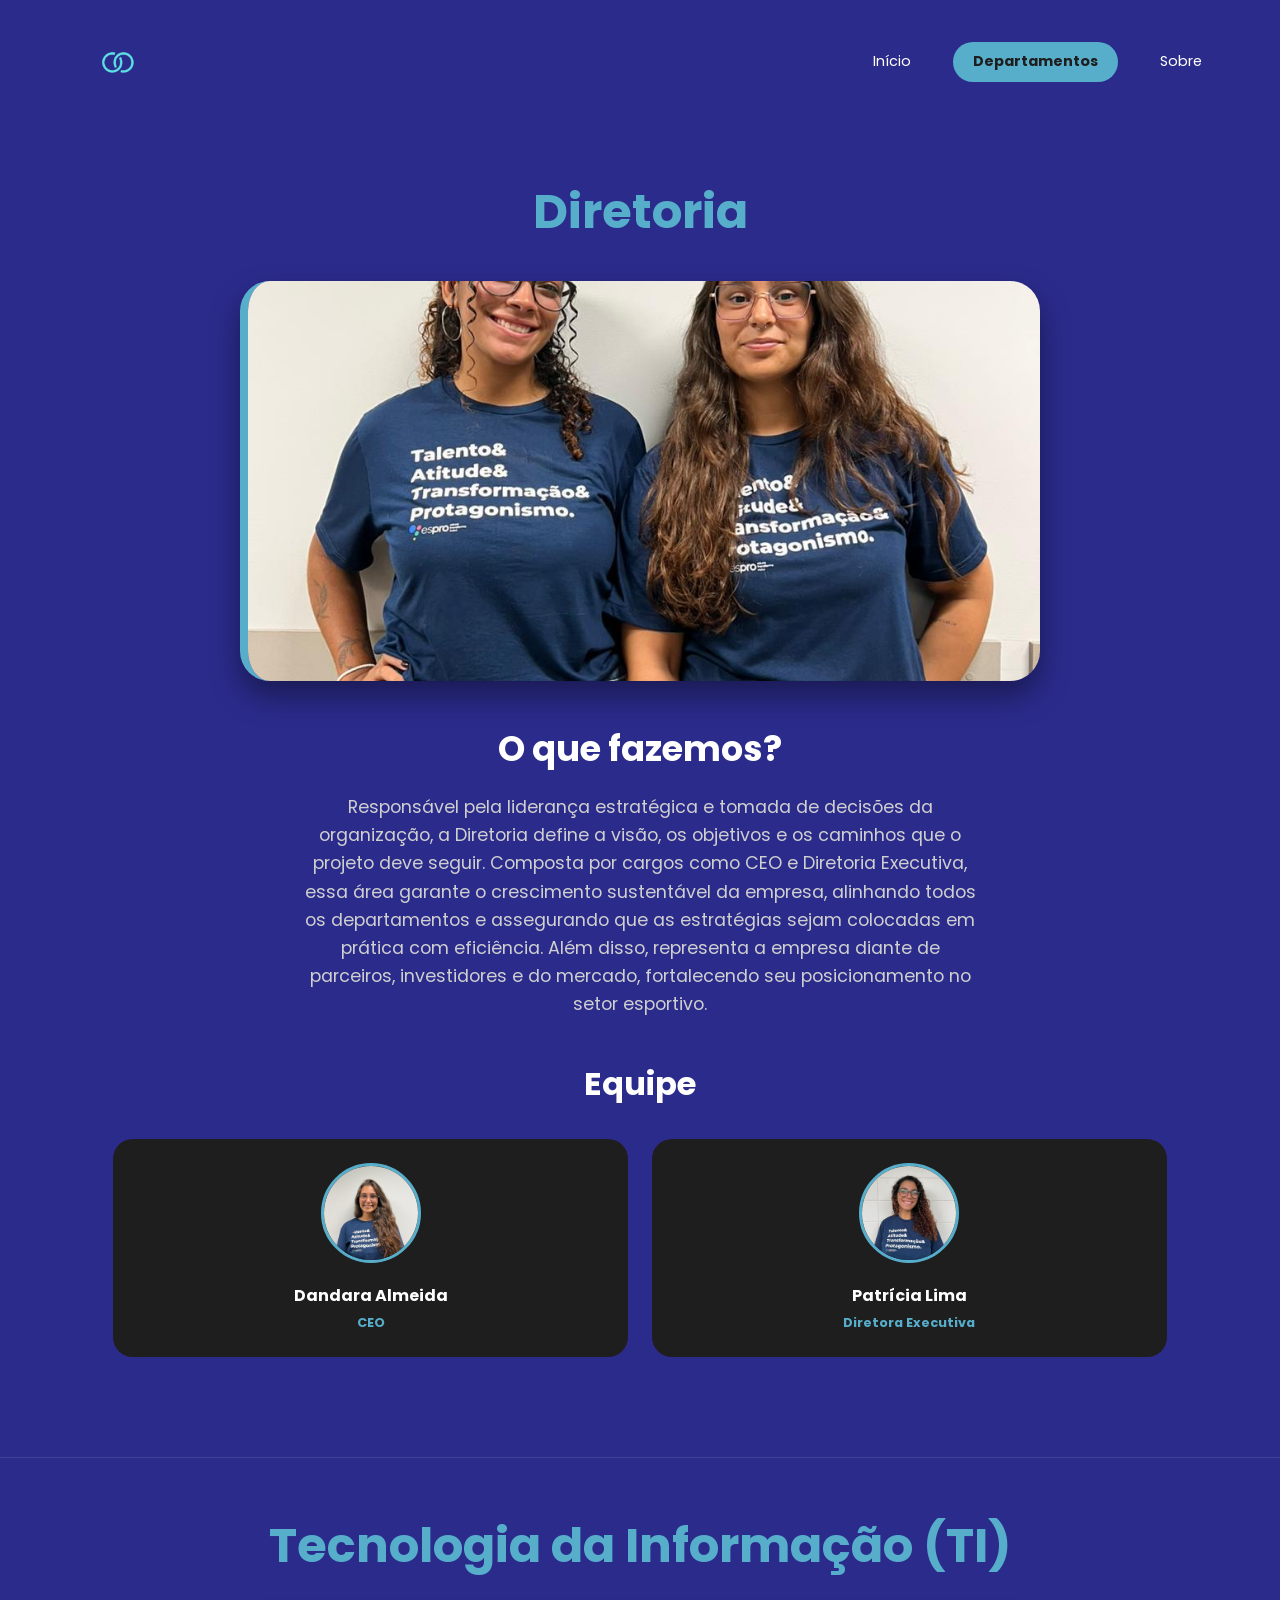
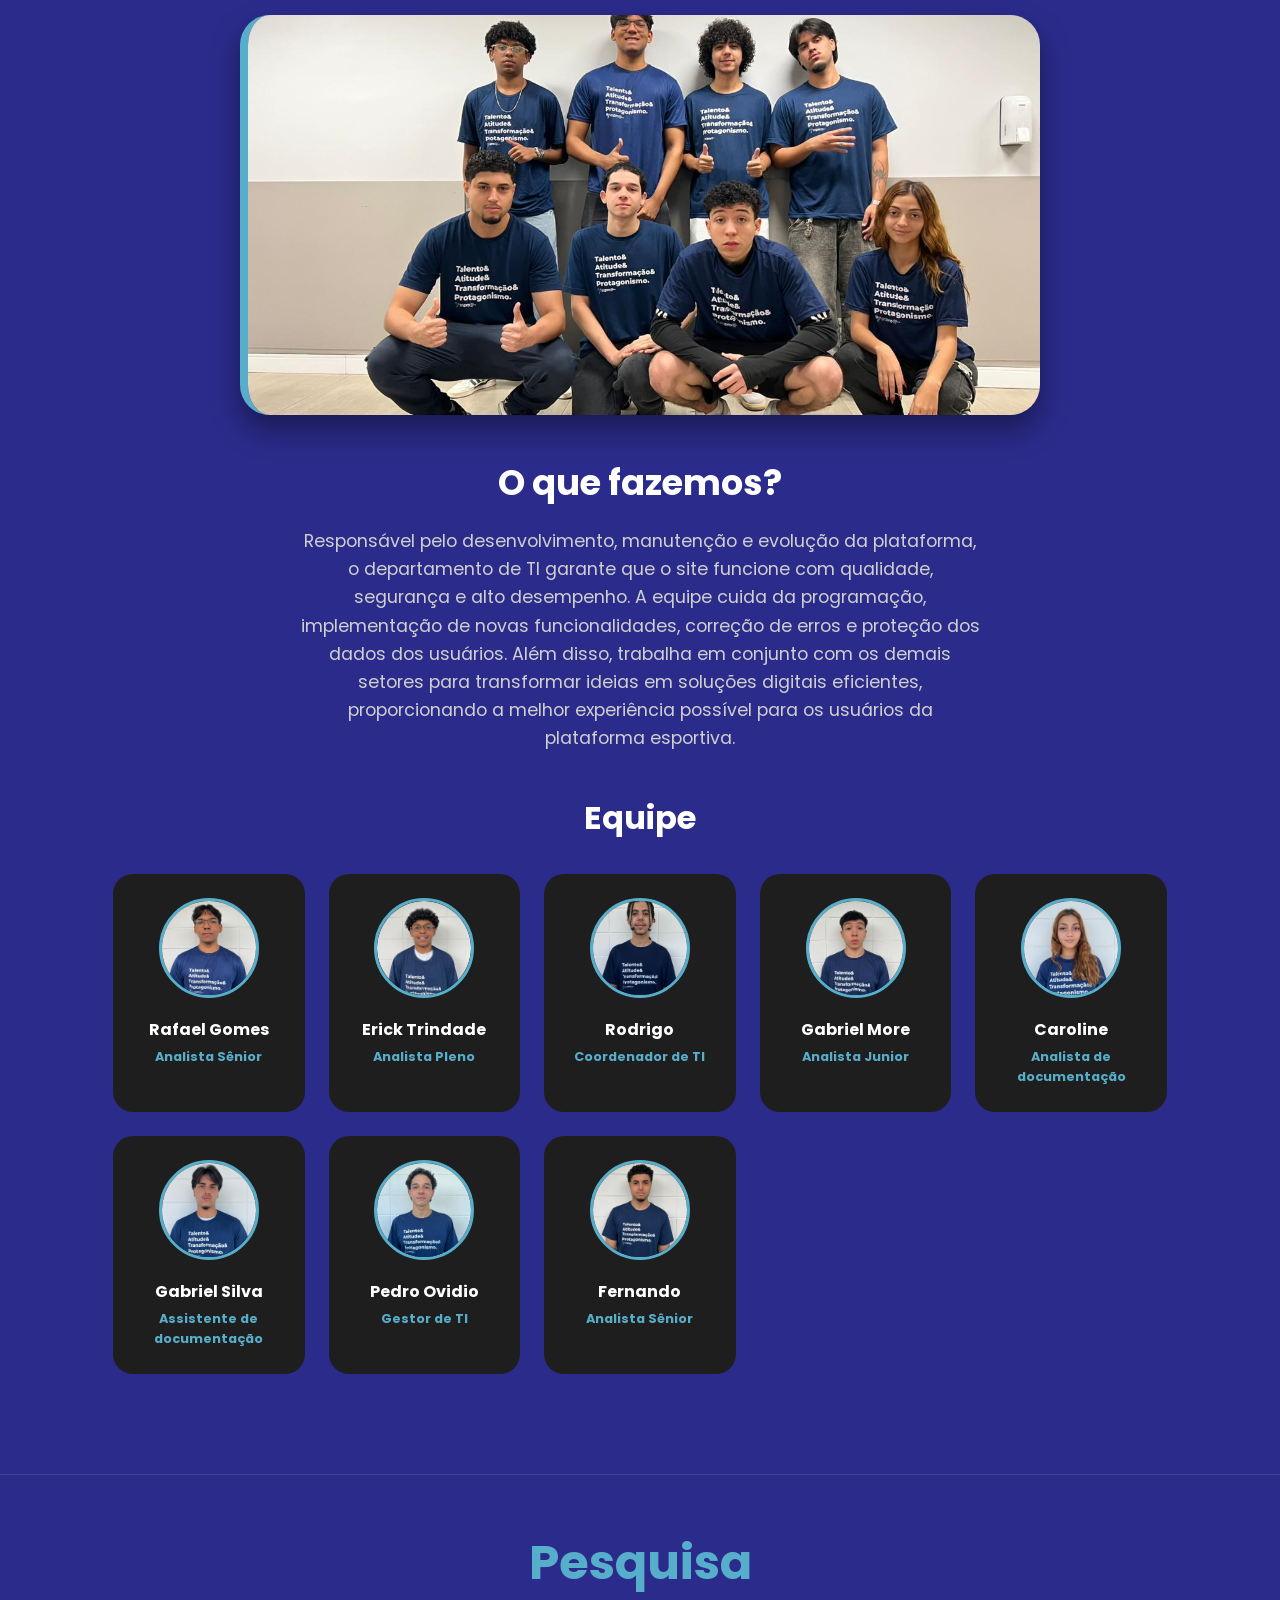
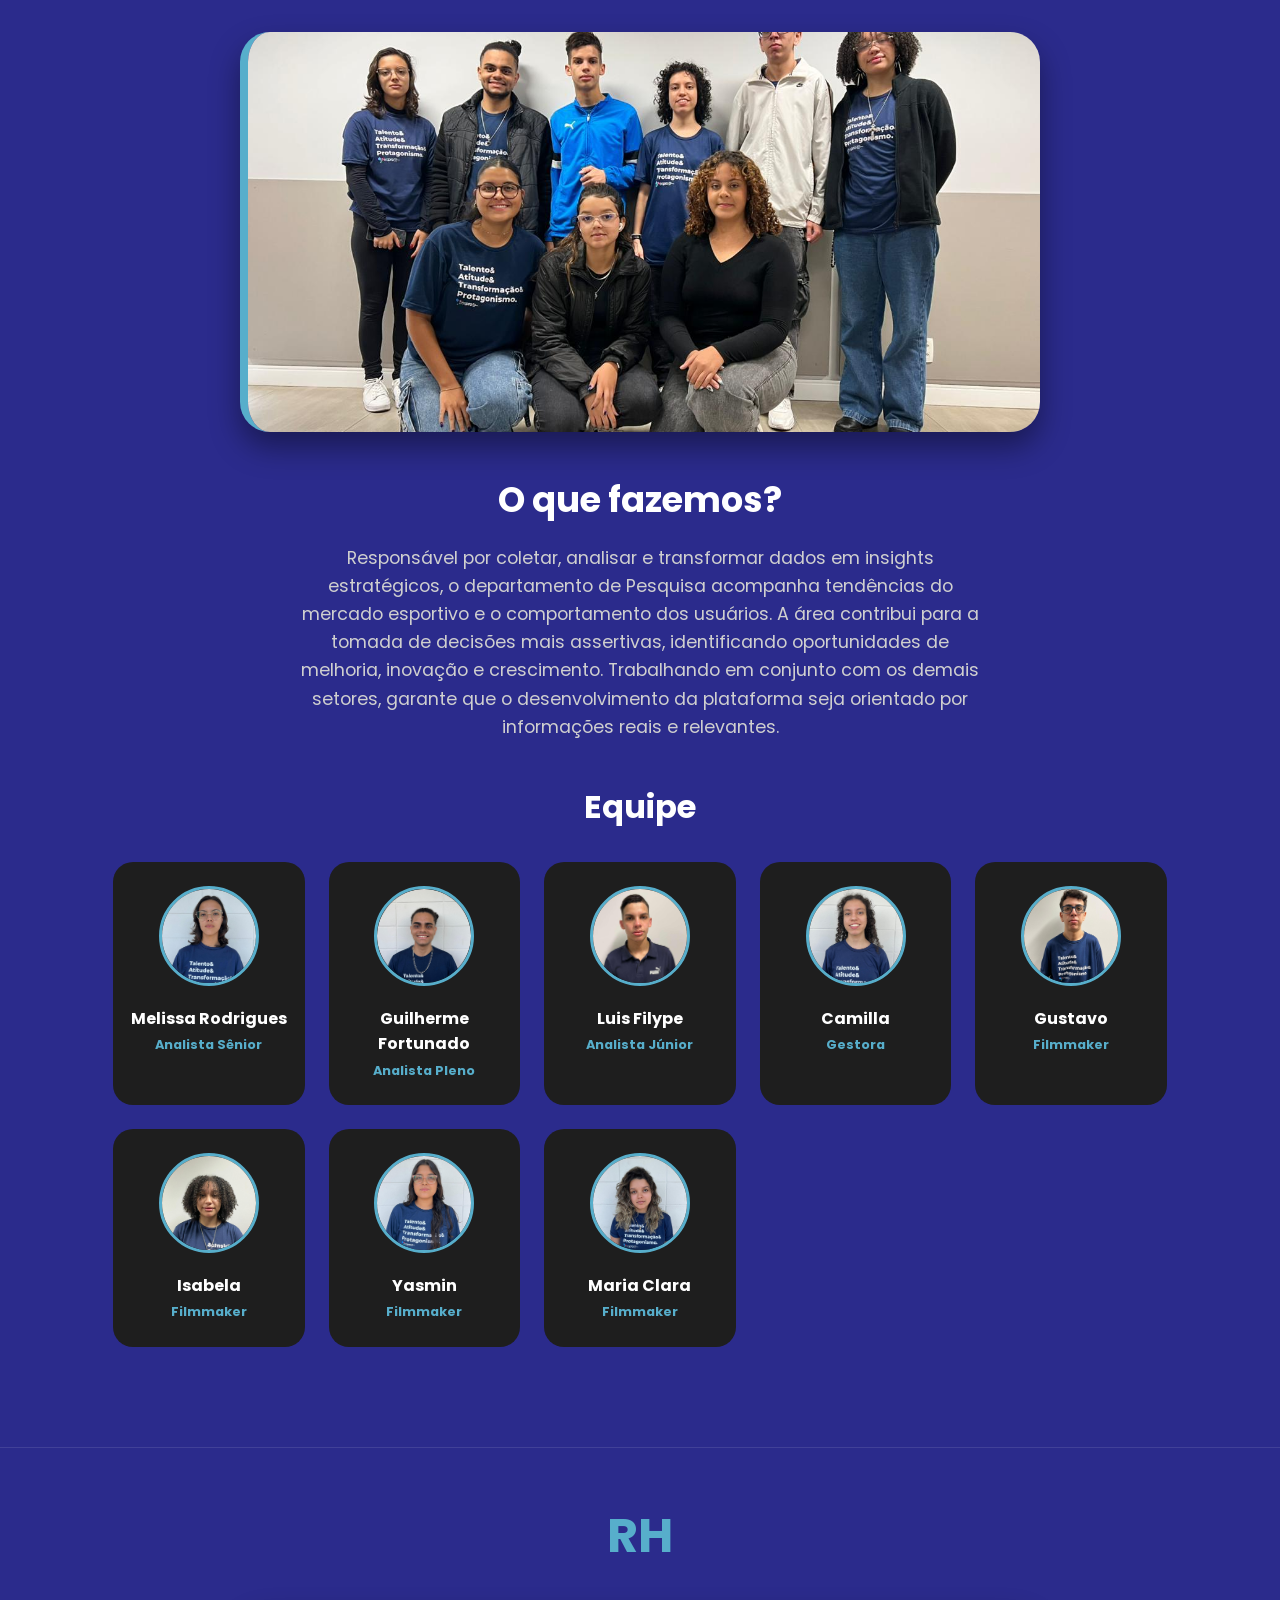
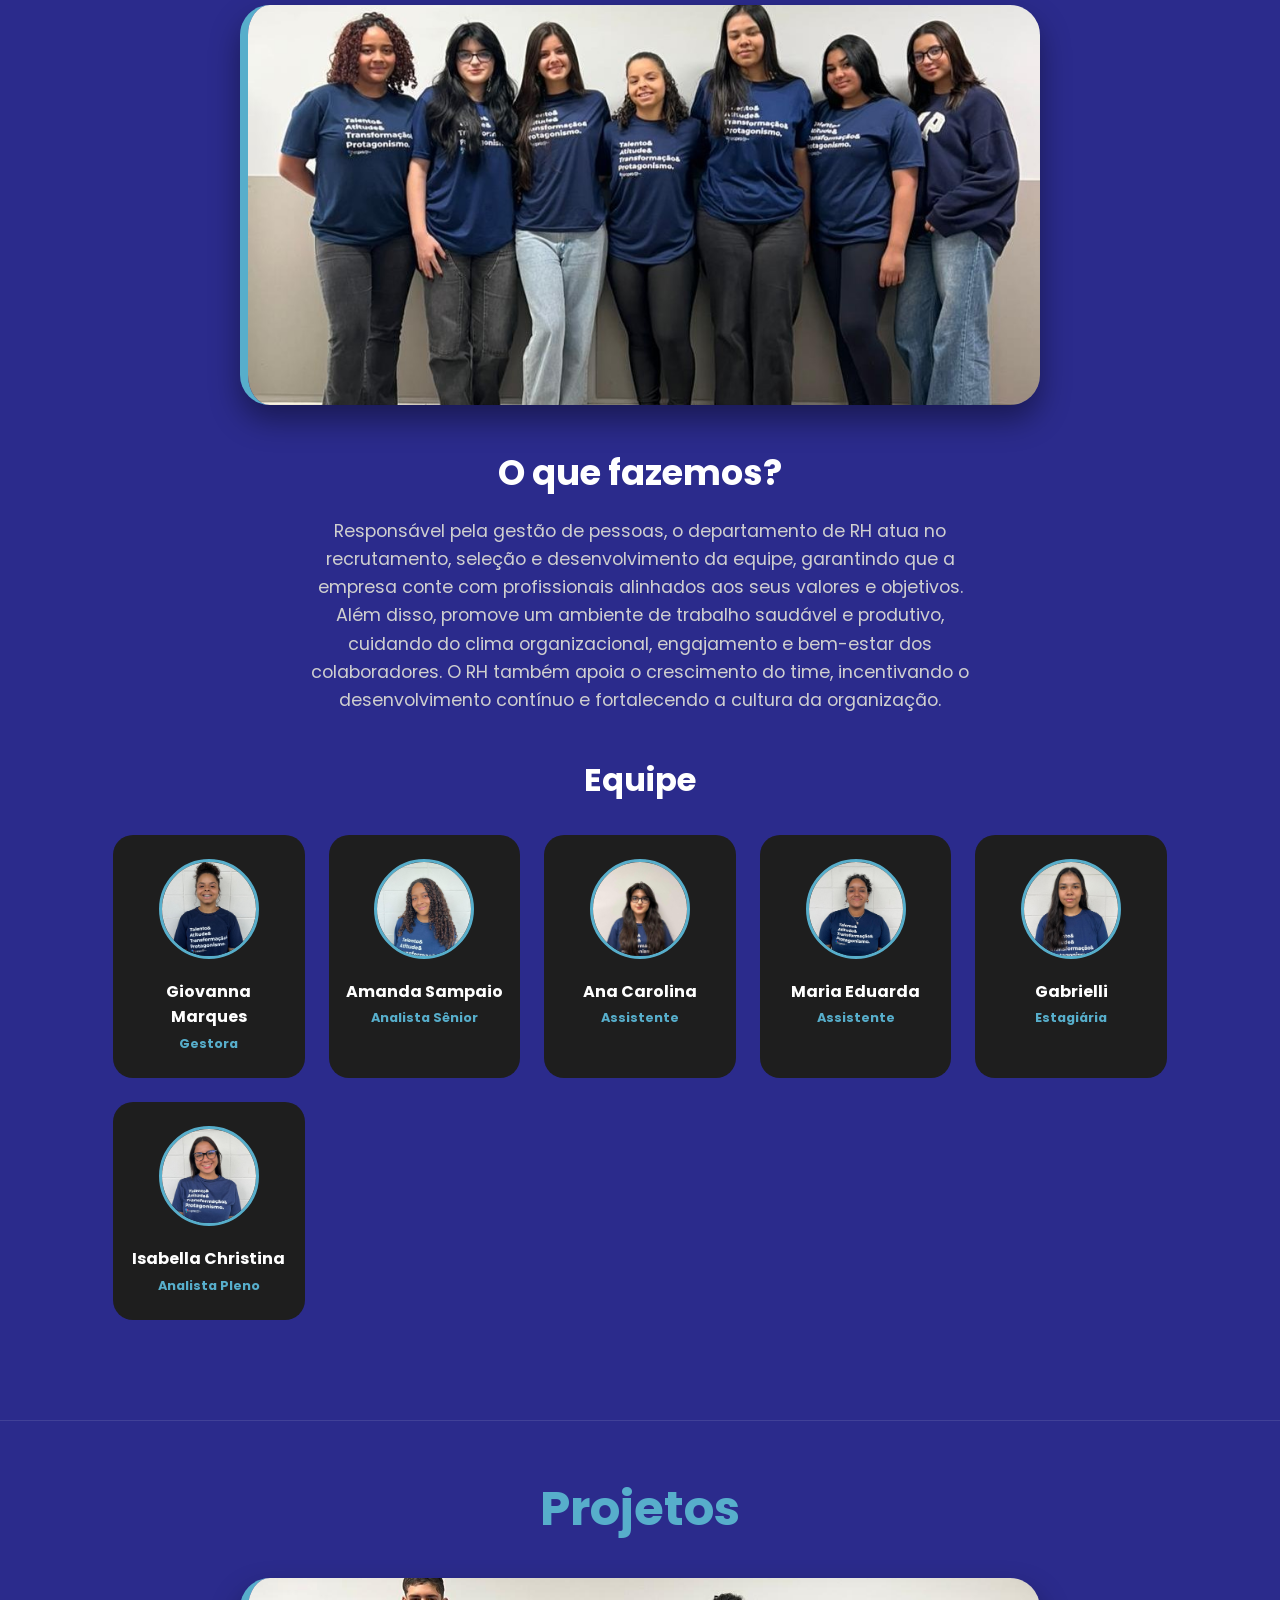
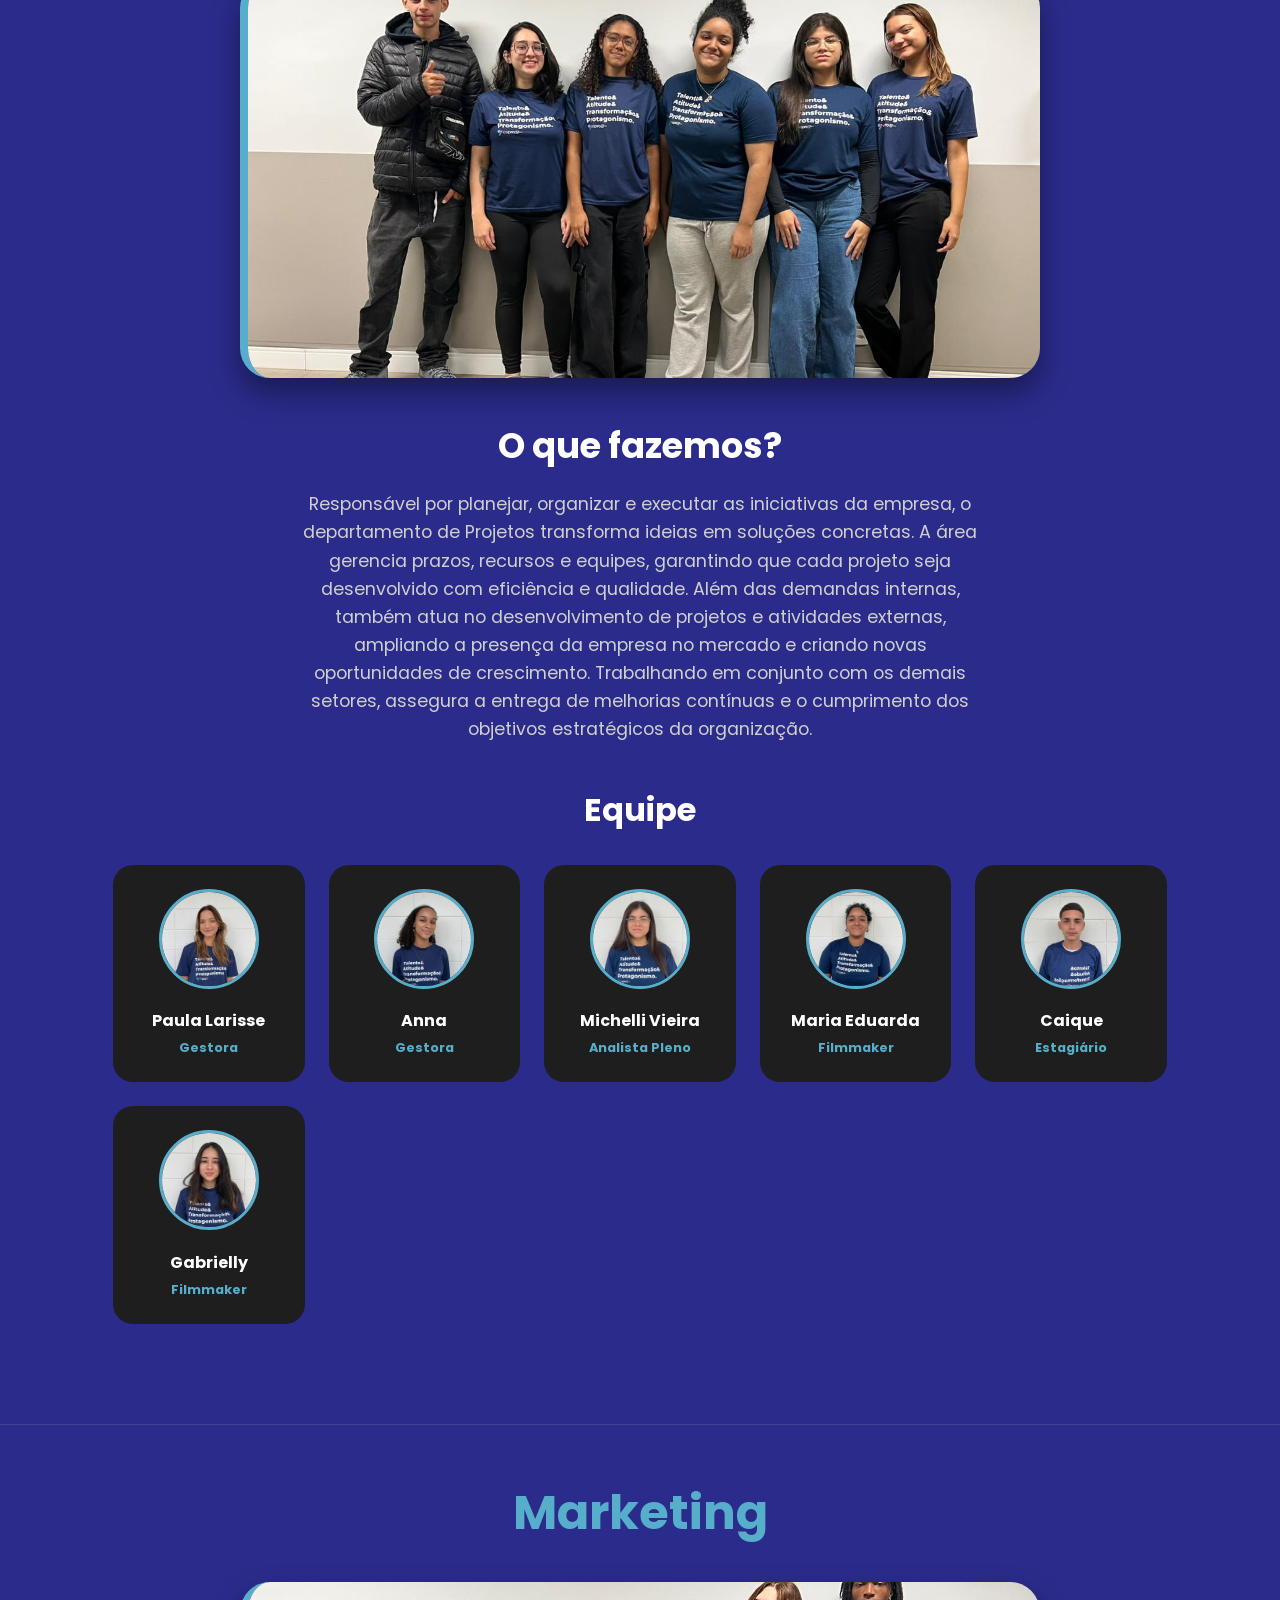
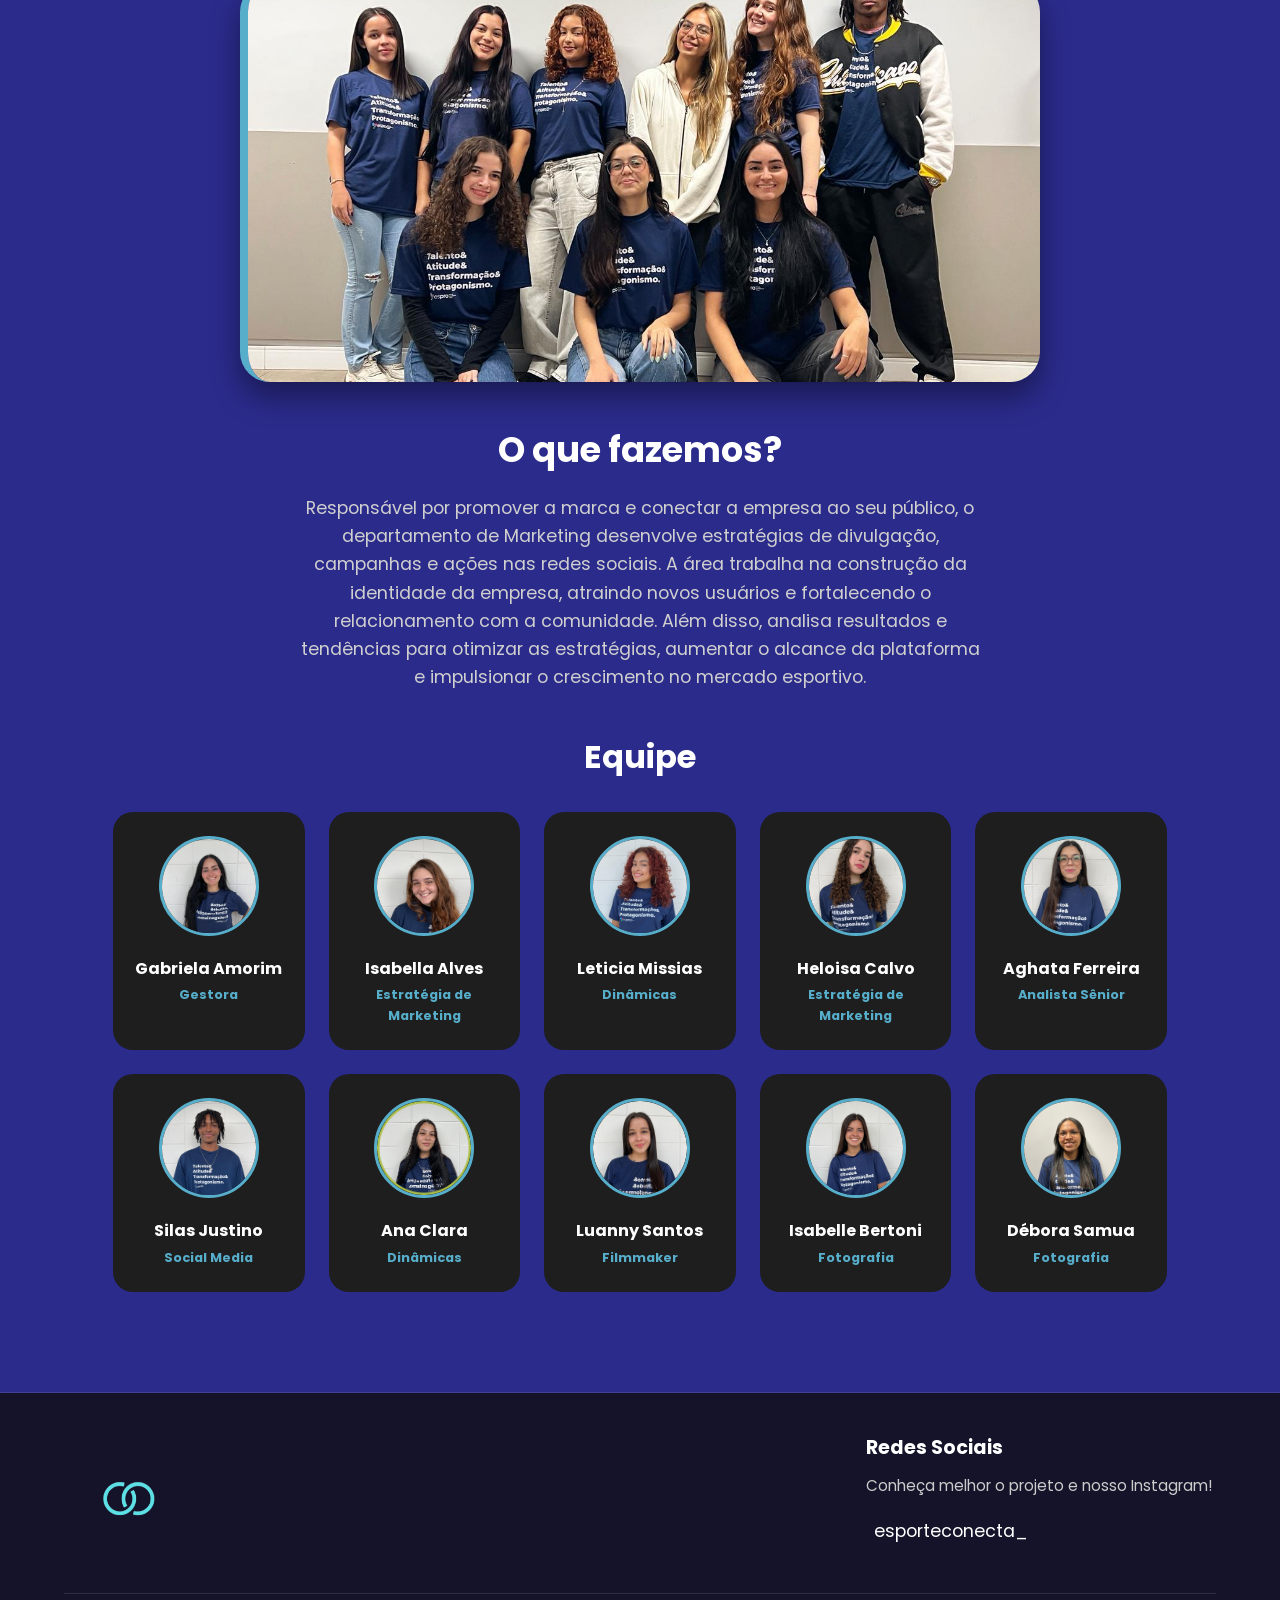
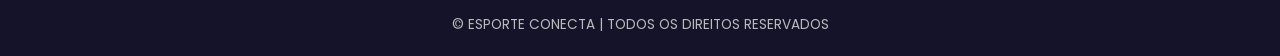
==== departamentos.html @ 8324a131 "primeiro commit" ====
<!DOCTYPE html>
<html lang="pt-br">
<head>
  <meta charset="UTF-8">
  <meta name="viewport" content="width=device-width, initial-scale=1.0">
  <title>Esporte Conecta | Departamentos</title>
  <link rel="preconnect" href="https://fonts.googleapis.com">
  <link rel="preconnect" href="https://fonts.gstatic.com" crossorigin>
  <link href="https://fonts.googleapis.com/css2?family=Poppins:wght@300;400;500;600;700&display=swap" rel="stylesheet">
  <link rel="stylesheet" href="./css/departamentos.css">
</head>
<body id="topo">

  <header>
    <nav>
      <a href="main.html" class="logo"><img src="./img/Logo-removebg-preview.png" alt="Logo"></a>
      <ul>
        <li><a href="main.html">Início</a></li>
        <li><a href="departamentos.html" class="btn-departamento">Departamentos</a></li>
        <li><a href="sobre.html">Sobre</a></li>
      </ul>
    </nav>
  </header>

  <!-- MACRO para cada bloco: título, imagem, descrição, cards -->

  <!-- DIRETORIA -->
  <div class="bloco-departamento" id="diretoria">
    <section class="departamento">
      <h1>Diretoria</h1>
      <div class="departamento-imagem"><img src="img/topinhas.jpeg" alt="Diretoria"></div>
    </section>
    <section class="conteudo">
      <h2>O que fazemos?</h2>
      <p>Responsável pela liderança estratégica e tomada de decisões da organização, a Diretoria define a visão, os objetivos e os caminhos que o projeto deve seguir. Composta por cargos como CEO e Diretoria Executiva,
         essa área garante o crescimento sustentável da empresa, alinhando todos os departamentos e assegurando que as estratégias sejam colocadas em prática com eficiência. Além disso, representa a empresa diante de parceiros, investidores e do mercado,
         fortalecendo seu posicionamento no setor esportivo.</p>
    </section>
    <section class="equipe">
      <h2>Equipe</h2>
      <div class="cards-equipe">
        <div class="card"><img src="img/dandara.jpeg" alt="Dandara Almeida"><h3>Dandara Almeida</h3><span>CEO</span></div>
        <div class="card"><img src="img/paty.jpeg" alt="Patrícia Lima"><h3>Patrícia Lima</h3><span>Diretora Executiva</span></div>
      </div>
    </section>
  </div>

  <!-- TI -->
  <div class="bloco-departamento" id="ti">
    <section class="departamento">
      <h1>Tecnologia da Informação (TI)</h1>
      <div class="departamento-imagem"><img src="img/eqp ti mais foda.jpeg" alt="Equipe de TI"></div>
    </section>
    <section class="conteudo">
      <h2>O que fazemos?</h2>
      <p>Responsável pelo desenvolvimento, manutenção e evolução da plataforma, o departamento de TI garante que o site funcione com qualidade, segurança e alto desempenho. A equipe cuida da programação, implementação de novas funcionalidades,
         correção de erros e proteção dos dados dos usuários.
         Além disso, trabalha em conjunto com os demais setores para transformar ideias em soluções digitais eficientes, proporcionando a melhor experiência possível para os usuários da plataforma esportiva.</p>
    </section>
    <section class="equipe">
      <h2>Equipe</h2>
      <div class="cards-equipe">
        <div class="card"><img src="img/rafa.jpeg" alt="Rafael Gomes"><h3>Rafael Gomes</h3><span>Analista Sênior</span></div>
        <div class="card"><img src="img/ericktrindade.png" alt="Erick Trindade"><h3>Erick Trindade</h3><span>Analista Pleno</span></div>
        <div class="card"><img src="img/rodrigo.jpeg" alt="Rodrigo"><h3>Rodrigo</h3><span>Coordenador de TI</span></div>
        <div class="card"><img src="img/gabriel more.jpeg" alt="Gabriel More"><h3>Gabriel More</h3><span>Analista Junior</span></div>
        <div class="card"><img src="img/carolinecristina.jpeg" alt="Caroline Cristina"><h3>Caroline</h3><span>Analista de documentação</span></div>
        <div class="card"><img src="img/gabrielsilva.jpeg" alt="Gabriel Silva"><h3>Gabriel Silva</h3><span>Assistente de documentação</span></div>
        <div class="card"><img src="img/pedro.jpeg" alt="Pedro Ovidio"><h3>Pedro Ovidio</h3><span>Gestor de TI</span></div>
        <div class="card"><img src="img/fernando.jpeg" alt="Fernando"><h3>Fernando</h3><span>Analista Sênior</span></div>
      </div>
    </section>
  </div>

  <!-- PESQUISA -->
  <div class="bloco-departamento" id="pesquisa">
    <section class="departamento">
      <h1>Pesquisa</h1>
      <div class="departamento-imagem"><img src="img/eqp pesquisa.jpeg" alt="Equipe de Pesquisa"></div>
    </section>
    <section class="conteudo">
      <h2>O que fazemos?</h2>
      <p>Responsável por coletar, analisar e transformar dados em insights estratégicos, o departamento de Pesquisa acompanha tendências do mercado esportivo e o comportamento dos usuários. A área contribui para a tomada de decisões mais assertivas,
         identificando oportunidades de melhoria, inovação e crescimento.
         Trabalhando em conjunto com os demais setores, garante que o desenvolvimento da plataforma seja orientado por informações reais e relevantes.</p>
    </section>
    <section class="equipe">
      <h2>Equipe</h2>
      <div class="cards-equipe">
        <div class="card"><img src="./img/melissarodrigues.jpeg" alt="Melissa Rodrigues"><h3>Melissa Rodrigues</h3><span>Analista Sênior</span></div>
        <div class="card"><img src="./img/guilhermefortunado.png" alt="Guilherme Fortunado"><h3>Guilherme Fortunado</h3><span>Analista Pleno</span></div>
        <div class="card"><img src="./img/luis felipe.jpeg" alt="Luis Filype"><h3>Luis Filype</h3><span>Analista Júnior</span></div>
        <div class="card"><img src="./img/camila.jpeg" alt="Camilla"><h3>Camilla</h3><span>Gestora</span></div>
        <div class="card"><img src="./img/gustavo.jpeg" alt="Gustavo"><h3>Gustavo</h3><span>Filmmaker</span></div>
        <div class="card"><img src="./img/isa.jpeg" alt="Isabela"><h3>Isabela</h3><span>Filmmaker</span></div>
        <div class="card"><img src="./img/yasmin.jpeg" alt="Yasmin"><h3>Yasmin</h3><span>Filmmaker</span></div>
        <div class="card"><img src="./img/mariaclara.jpeg" alt="Maria Clara"><h3>Maria Clara</h3><span>Filmmaker</span></div>
      </div>
    </section>
  </div>

  <!-- RH -->
  <div class="bloco-departamento" id="rh">
    <section class="departamento">
      <h1>RH</h1>
      <div class="departamento-imagem"><img src="./img/eqp rh.jpeg" alt="Equipe de RH"></div>
    </section>
    <section class="conteudo">
      <h2>O que fazemos?</h2>
      <p>Responsável pela gestão de pessoas, o departamento de RH atua no recrutamento, seleção e desenvolvimento da equipe, garantindo que a empresa conte com profissionais alinhados aos seus valores e objetivos.
         Além disso, promove um ambiente de trabalho saudável e produtivo, cuidando do clima organizacional, engajamento e bem-estar dos colaboradores.
         O RH também apoia o crescimento do time, incentivando o desenvolvimento contínuo e fortalecendo a cultura da organização.</p>
    </section>
    <section class="equipe">
      <h2>Equipe</h2>
      <div class="cards-equipe">
        <div class="card"><img src="./img/giovanna.jpeg" alt="Giovanna Marques"><h3>Giovanna Marques</h3><span>Gestora</span></div>
        <div class="card"><img src="./img/amanda.jpeg" alt="Amanda Sampaio"><h3>Amanda Sampaio</h3><span>Analista Sênior</span></div>
        <div class="card"><img src="./img/ana.jpeg" alt="Ana Carolina"><h3>Ana Carolina</h3><span>Assistente</span></div>
        <div class="card"><img src="./img/mariaeduarda.jpeg" alt="Maria Eduarda"><h3>Maria Eduarda</h3><span>Assistente</span></div>
        <div class="card"><img src="./img/gabrielli.jpeg" alt="Gabrielli"><h3>Gabrielli</h3><span>Estagiária</span></div>
        <div class="card"><img src="./img/isabellachistina.jpeg" alt="Isabella Christina"><h3>Isabella Christina</h3><span>Analista Pleno</span></div>
      </div>
    </section>
  </div>

  <!-- PROJETOS -->
  <div class="bloco-departamento" id="projetos">
    <section class="departamento">
      <h1>Projetos</h1>
      <div class="departamento-imagem"><img src="./img/eqp projetos.jpeg" alt="Equipe de Projetos"></div>
    </section>
    <section class="conteudo">
      <h2>O que fazemos?</h2>
      <p>Responsável por planejar, organizar e executar as iniciativas da empresa, o departamento de Projetos transforma ideias em soluções concretas. A área gerencia prazos, recursos e equipes,
         garantindo que cada projeto seja desenvolvido com eficiência e qualidade. Além das demandas internas, também atua no desenvolvimento de projetos e atividades externas, ampliando a presença da empresa no mercado e criando novas oportunidades de crescimento.
         Trabalhando em conjunto com os demais setores, assegura a entrega de melhorias contínuas e o cumprimento dos objetivos estratégicos da organização.</p>
    </section>
    <section class="equipe">
      <h2>Equipe</h2>
      <div class="cards-equipe">
        <div class="card"><img src="./img/paula.jpeg" alt="Paula Larisse"><h3>Paula Larisse</h3><span>Gestora</span></div>
        <div class="card"><img src="./img/anna.jpeg" alt="Anna"><h3>Anna</h3><span>Gestora</span></div>
        <div class="card"><img src="./img/micheli.jpeg" alt="Michelli Vieira"><h3>Michelli Vieira</h3><span>Analista Pleno</span></div>
        <div class="card"><img src="./img/mariaeduardaprojetos.jpeg" alt="Maria Eduarda"><h3>Maria Eduarda</h3><span>Filmmaker</span></div>
        <div class="card"><img src="./img/caique.jpeg" alt="Caique"><h3>Caique</h3><span>Estagiário</span></div>
        <div class="card"><img src="./img/gaby.jpeg" alt="Gabrielly"><h3>Gabrielly</h3><span>Filmmaker</span></div>
      </div>
    </section>
  </div>

  <!-- MARKETING -->
  <div class="bloco-departamento" id="marketing">
    <section class="departamento">
      <h1>Marketing</h1>
      <div class="departamento-imagem"><img src="./img/eqp mkt.jpeg" alt="Equipe de Marketing"></div>
    </section>
    <section class="conteudo">
      <h2>O que fazemos?</h2>
      <p>Responsável por promover a marca e conectar a empresa ao seu público, o departamento de Marketing desenvolve estratégias de divulgação, campanhas e ações nas redes sociais. A área trabalha na construção da identidade da empresa,
         atraindo novos usuários e fortalecendo o relacionamento com a comunidade.
         Além disso, analisa resultados e tendências para otimizar as estratégias, aumentar o alcance da plataforma e impulsionar o crescimento no mercado esportivo.</p>
    </section>
    <section class="equipe">
      <h2>Equipe</h2>
      <div class="cards-equipe">
        <div class="card"><img src="./img/gabrielaamorim.jpeg" alt="Gabriela Amorim"><h3>Gabriela Amorim</h3><span>Gestora</span></div>
        <div class="card"><img src="./img/isabella.jpeg" alt="Isabella Alves"><h3>Isabella Alves</h3><span>Estratégia de Marketing</span></div>
        <div class="card"><img src="./img/leticia missias.jpeg" alt="Leticia Missias"><h3>Leticia Missias</h3><span>Dinâmicas</span></div>
        <div class="card"><img src="./img/heloisa.jpeg" alt="Heloisa Calvo"><h3>Heloisa Calvo</h3><span>Estratégia de Marketing</span></div>
        <div class="card"><img src="./img/aghata.jpeg" alt="Aghata Ferreira"><h3>Aghata Ferreira</h3><span>Analista Sênior</span></div>
        <div class="card"><img src="./img/silas.jpeg" alt="Silas Justino"><h3>Silas Justino</h3><span>Social Media</span></div>
        <div class="card"><img src="./img/anaclaramkt.png" alt="Ana Clara"><h3>Ana Clara</h3><span>Dinâmicas</span></div>
        <div class="card"><img src="./img/luannysantos.png" alt="Luanny Santos"><h3>Luanny Santos</h3><span>Filmmaker</span></div>
        <div class="card"><img src="./img/isabelle.jpeg" alt="Isabelle Bertoni"><h3>Isabelle Bertoni</h3><span>Fotografia</span></div>
        <div class="card"><img src="./img/débora.jpeg" alt="Débora Samua"><h3>Débora Samua</h3><span>Fotografia</span></div>
      </div>
    </section>
  </div>

  <footer class="main-footer">
    <div class="footer-container">
      <div class="footer-logo">
        <img src="./img/Logo-removebg-preview.png" alt="ESPORTE CONECTA Logo">
      </div>
      <div class="footer-social">
        <h4>Redes Sociais</h4>
        <p>Conheça melhor o projeto e nosso Instagram!</p>
        <a href="https://www.instagram.com/esporteconecta_?igsh=MTdxb2I2eHdzM24zYQ==" target="_blank" class="instagram-link">
          <i class="fab fa-instagram"></i> esporteconecta_
        </a>
      </div>
    </div>
    <p class="footer-bottom">&copy; ESPORTE CONECTA | TODOS OS DIREITOS RESERVADOS</p>
  </footer>
  <script src="./js/menu.js" defer></script>
</body>
</html>
---- css/departamentos.css ----
/* ========================= VARIÁVEIS ========================= */
:root {
    --bg-color: #2b2b8c;
    --accent-color: #57aecb;
    --card-bg: #1e1e1e;
    --text-color: #ffffff;
    --text-secondary: #cfcfcf;
    --color-background: #2b2b8c;
    --color-footer-background: #141329;
    --color-text-primary: #fff;
    --color-text-subtle: #ccc;
    --color-text-muted: #bbb;
    --color-accent-primary: #000;
    --color-accent-secondary: #4ac6ca;
    --color-accent-hover: #57aecb;
    --color-footer-link-hover: #1d7c9b;
    --overlay-background: rgba(0,0,0,0.6);
    --shadow-color: rgba(0,0,0,0.3);
    --border-color-subtle: rgba(255,255,255,0.1);
}

/* ========================= RESET & BASE ========================= */
* { margin: 0; padding: 0; box-sizing: border-box; font-family: 'Poppins', sans-serif; }
body { background-color: var(--bg-color); color: var(--text-color); line-height: 1.6; overflow-x: hidden; }
span { color: var(--accent-color); font-weight: bold; }

/* ========================= HEADER / NAV ========================= */
header { padding: 16px 5%; position: relative; z-index: 100; }
nav { display: flex; justify-content: space-between; align-items: center; }
.logo { display: flex; align-items: center; text-decoration: none; }
.logo img { height: 80px; width: auto; object-fit: contain; transition: transform 0.3s ease; }
.logo img:hover { transform: scale(1.08); }
nav ul { display: flex; list-style: none; align-items: center; gap: 8px; }
nav ul li { margin-left: 20px; }
nav a { color: white; text-decoration: none; font-size: 0.9rem; font-family: 'Poppins', sans-serif; transition: color 0.3s, transform 0.15s; display: inline-block; position: relative; padding: 6px 14px; border-radius: 20px; }
nav a:not(.logo):hover { color: var(--accent-color); box-shadow: 0 0 0 2px var(--accent-color); animation: pulseNav 1s ease-in-out infinite; }
nav a:active { transform: scale(0.92); }
.logo:hover { animation: none !important; box-shadow: none !important; }

/* Hambúrguer */
.menu-toggle { display: none; flex-direction: column; justify-content: center; align-items: center; gap: 5px; background: none; border: none; cursor: pointer; padding: 8px; z-index: 200; }
.menu-toggle span { display: block; width: 24px; height: 2px; background: white; border-radius: 2px; transition: all 0.3s ease; }
.menu-toggle.active span:nth-child(1) { transform: rotate(45deg) translate(5px, 5px); }
.menu-toggle.active span:nth-child(2) { opacity: 0; }
.menu-toggle.active span:nth-child(3) { transform: rotate(-45deg) translate(5px, -5px); }

@keyframes pulseNav {
  0%   { box-shadow: 0 0 0 2px rgba(87,174,203,0.8); }
  50%  { box-shadow: 0 0 0 7px rgba(87,174,203,0); }
  100% { box-shadow: 0 0 0 2px rgba(87,174,203,0.8); }
}

.btn-departamento {
    background: var(--accent-color) !important;
    color: #1e1e1e !important;
    padding: 8px 20px !important;
    border-radius: 25px;
    font-weight: bold !important;
}

/* ========================= BLOCOS ========================= */
.bloco-departamento { padding: 50px 5%; border-bottom: 1px solid rgba(255,255,255,0.1); }

.departamento h1 { font-size: clamp(2rem, 5vw, 3rem); color: var(--accent-color); text-align: center; margin-bottom: 30px; }

.departamento-imagem {
    max-width: 800px;
    margin: 0 auto;
    border-radius: 30px;
    border-left: 8px solid var(--accent-color);
    overflow: hidden;
    box-shadow: 0 15px 30px rgba(0,0,0,0.4);
}
.departamento-imagem img { width: 100%; display: block; object-fit: cover; max-height: 400px; }

/* ========================= CONTEÚDO ========================= */
.conteudo { max-width: 800px; margin: 40px auto; text-align: center; padding: 0 5%; }
.conteudo h2 { font-size: clamp(1.5rem, 4vw, 2.2rem); margin-bottom: 16px; }
.conteudo p { color: var(--text-secondary); font-size: clamp(0.95rem, 2vw, 1.1rem); }

/* ========================= EQUIPE / CARDS ========================= */
.equipe { max-width: 1100px; margin: 0 auto 50px; padding: 0 2%; }
.equipe h2 { text-align: center; margin-bottom: 30px; font-size: clamp(1.4rem, 3vw, 2rem); }
.cards-equipe { display: grid; grid-template-columns: repeat(auto-fit, minmax(180px, 1fr)); gap: 24px; }

.card { background: var(--card-bg); padding: 24px 16px; border-radius: 20px; text-align: center; transition: transform 0.3s ease; }
.card:hover { transform: translateY(-8px); }
.card img { width: 100px; height: 100px; border-radius: 50%; object-fit: cover; margin-bottom: 12px; border: 3px solid var(--accent-color); }
.card h3 { font-size: 1rem; margin-bottom: 4px; }
.card span { font-size: 0.8rem; display: block; }

/* ========================= FOOTER ========================= */
.main-footer { background-color: var(--color-footer-background); color: var(--color-text-primary); padding: 40px 5% 20px; width: 100%; }
.footer-container { display: flex; justify-content: space-between; align-items: flex-start; flex-wrap: wrap; max-width: 1200px; margin: 0 auto; gap: 30px; }
.footer-logo { flex-basis: 200px; flex-shrink: 0; padding-right: 20px; }
.footer-logo img { max-width: 130px; display: block; }
.footer-social { flex-grow: 1; text-align: left; max-width: 350px; }
.footer-social h4 { font-size: 1.2em; margin-bottom: 10px; }
.footer-social p { font-size: 0.95em; margin-bottom: 15px; color: var(--color-text-subtle); }
.instagram-link { color: var(--color-text-primary); text-decoration: none; font-size: 1.1em; transition: color 0.3s ease; }
.instagram-link i { margin-right: 8px; font-size: 1.2em; }
.instagram-link:hover { color: var(--color-footer-link-hover); }
.footer-bottom { text-align: center; padding-top: 20px; border-top: 1px solid var(--border-color-subtle); margin-top: 30px; font-size: 0.85em; color: var(--color-text-muted); }

/* ========================= TABLET (≤ 992px) ========================= */
@media (max-width: 992px) {
  .cards-equipe { grid-template-columns: repeat(3, 1fr); }
  .bloco-departamento { padding: 40px 5%; }
}

/* ========================= MOBILE (≤ 768px) ========================= */
@media (max-width: 768px) {
  /* Nav */
  .menu-toggle { display: flex; }
  nav ul {
    display: none;
    flex-direction: column;
    align-items: flex-start;
    position: absolute;
    top: 100%;
    left: 0;
    right: 0;
    background: #1a1a6e;
    padding: 16px 5%;
    border-top: 1px solid rgba(255,255,255,0.1);
    box-shadow: 0 8px 24px rgba(0,0,0,0.4);
  }
  nav ul.open { display: flex; }
  nav ul li { margin-left: 0; width: 100%; }
  nav a { font-size: 1rem; padding: 12px 0; display: block; border-radius: 0; }
  nav a:not(.logo):hover { box-shadow: none; animation: none; border-bottom: 2px solid var(--accent-color); }
  .logo img { height: 55px; }
  header { padding: 12px 5%; }

  /* Departamentos */
  .bloco-departamento { padding: 32px 4%; }
  .departamento h1 { font-size: 1.8rem; margin-bottom: 20px; }
  .departamento-imagem { border-radius: 20px; border-left-width: 6px; }
  .departamento-imagem img { max-height: 240px; }

  /* Cards mobile — 2 colunas */
  .cards-equipe { grid-template-columns: repeat(2, 1fr); gap: 14px; }
  .card { padding: 18px 12px; border-radius: 16px; }
  .card img { width: 80px; height: 80px; }
  .card h3 { font-size: 0.85rem; }
  .card span { font-size: 0.72rem; }

  /* Footer */
  .footer-container { flex-direction: column; align-items: center; text-align: center; gap: 20px; }
  .footer-logo, .footer-social { flex-basis: auto; width: 100%; text-align: center; padding: 0; }
  .footer-logo img { margin: 0 auto; }
}

/* ========================= MOBILE PEQUENO (≤ 480px) ========================= */
@media (max-width: 480px) {
  .cards-equipe { grid-template-columns: repeat(2, 1fr); gap: 10px; }
  .card { padding: 14px 8px; }
  .card img { width: 70px; height: 70px; }
  .card h3 { font-size: 0.8rem; }
  .card span { font-size: 0.68rem; }
  .departamento-imagem img { max-height: 180px; }
  .conteudo p { font-size: 0.9rem; }
}
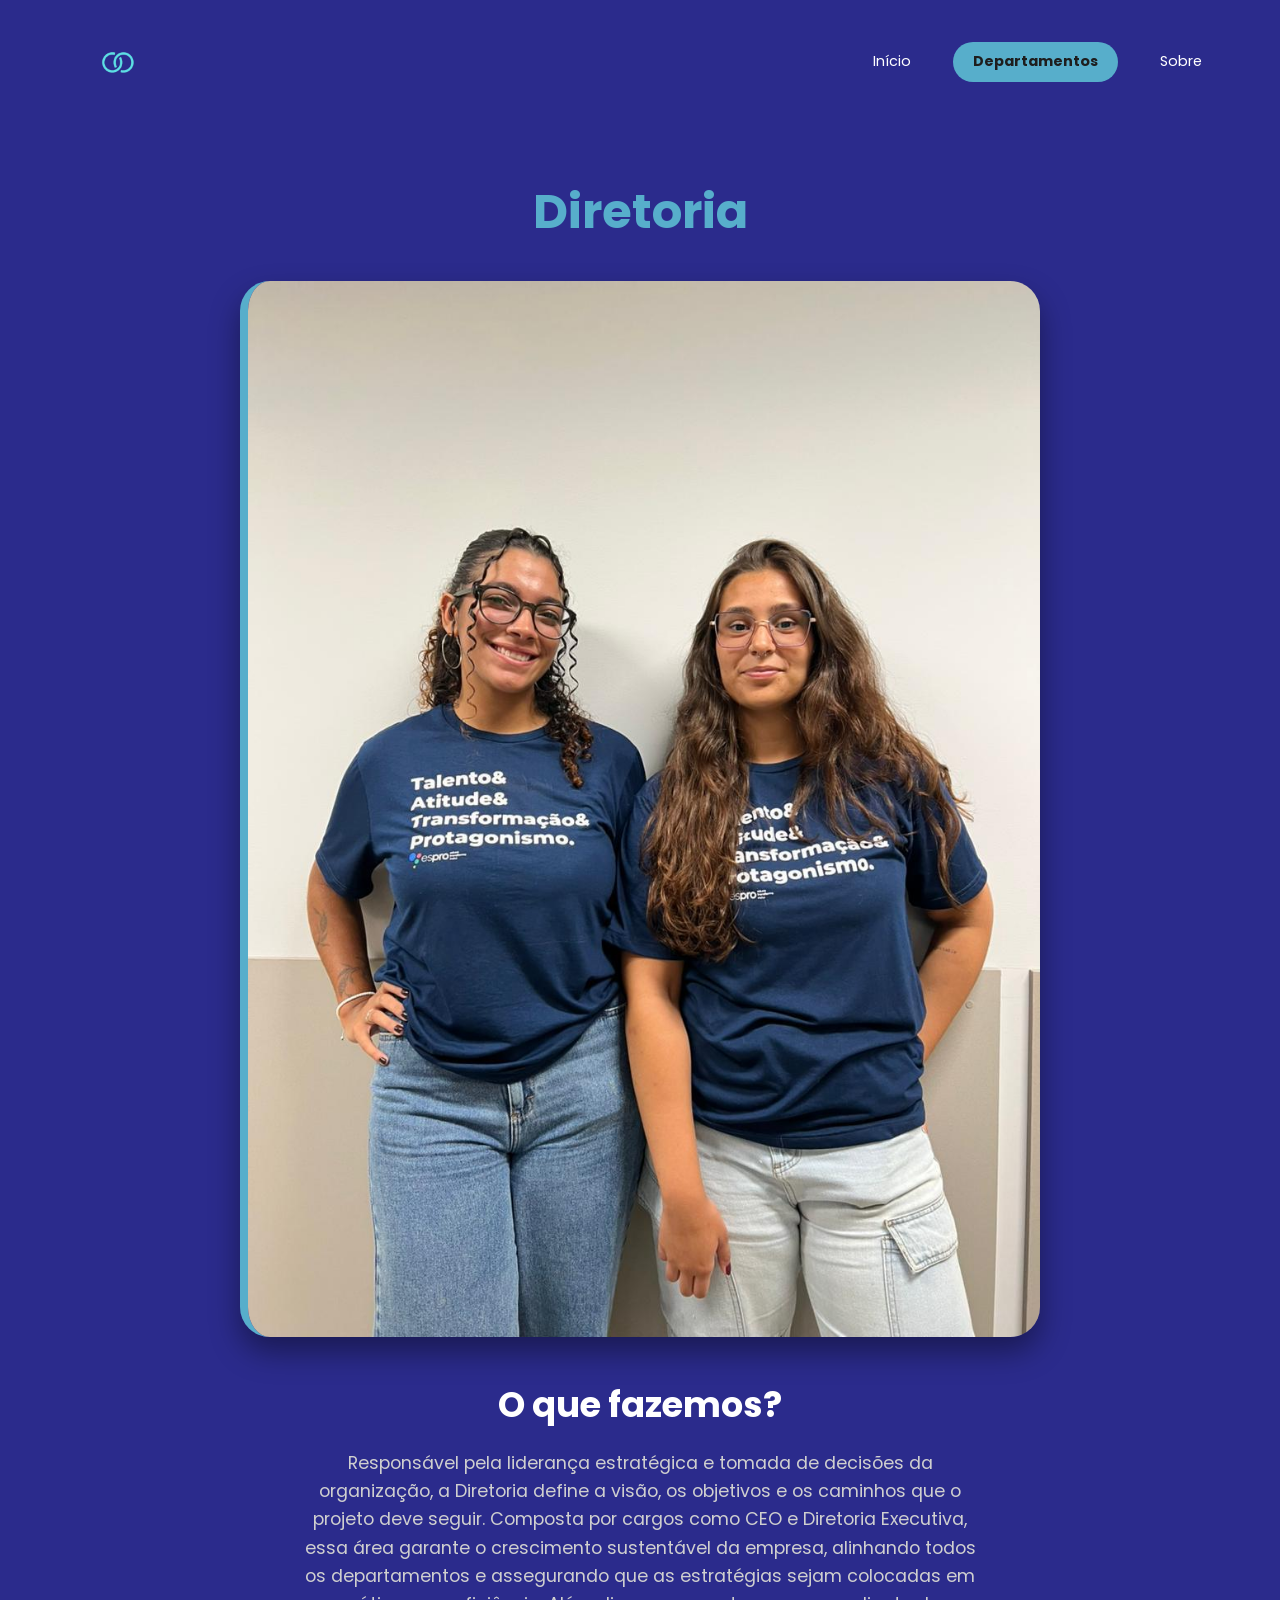
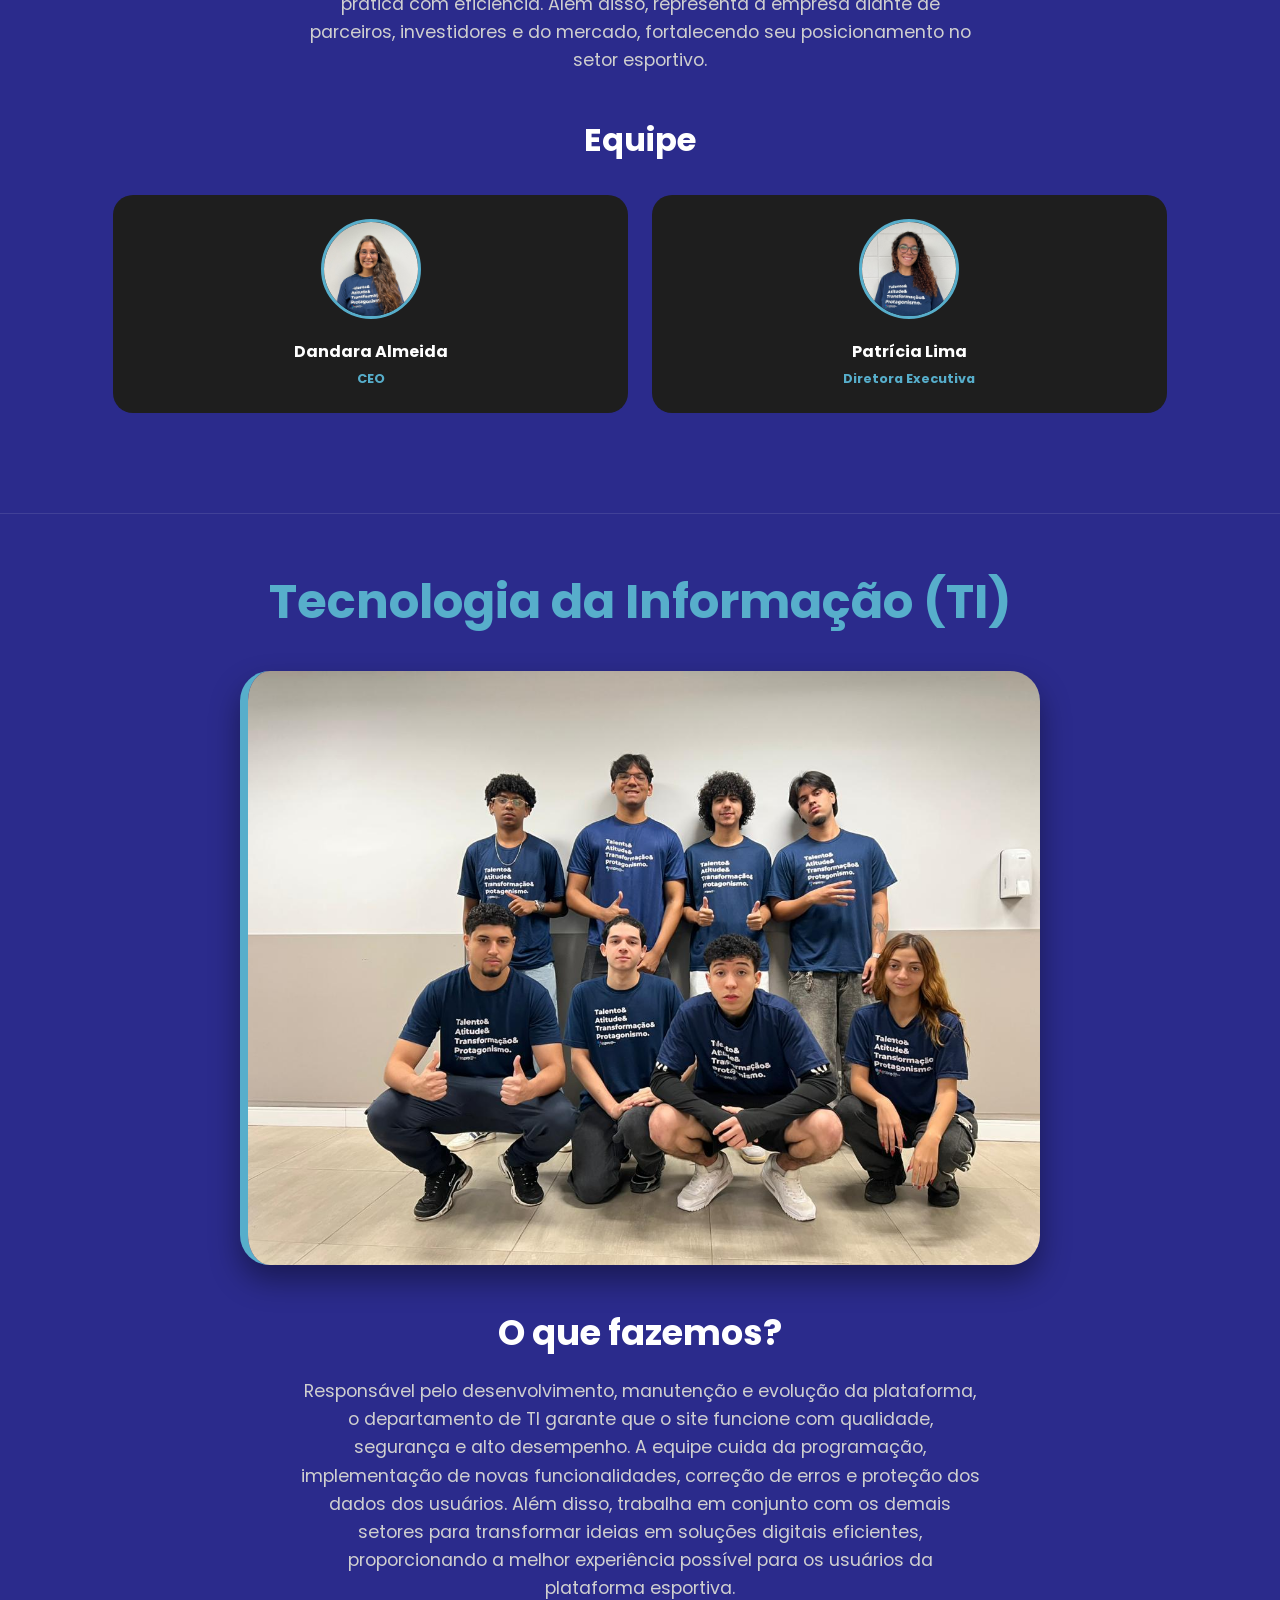
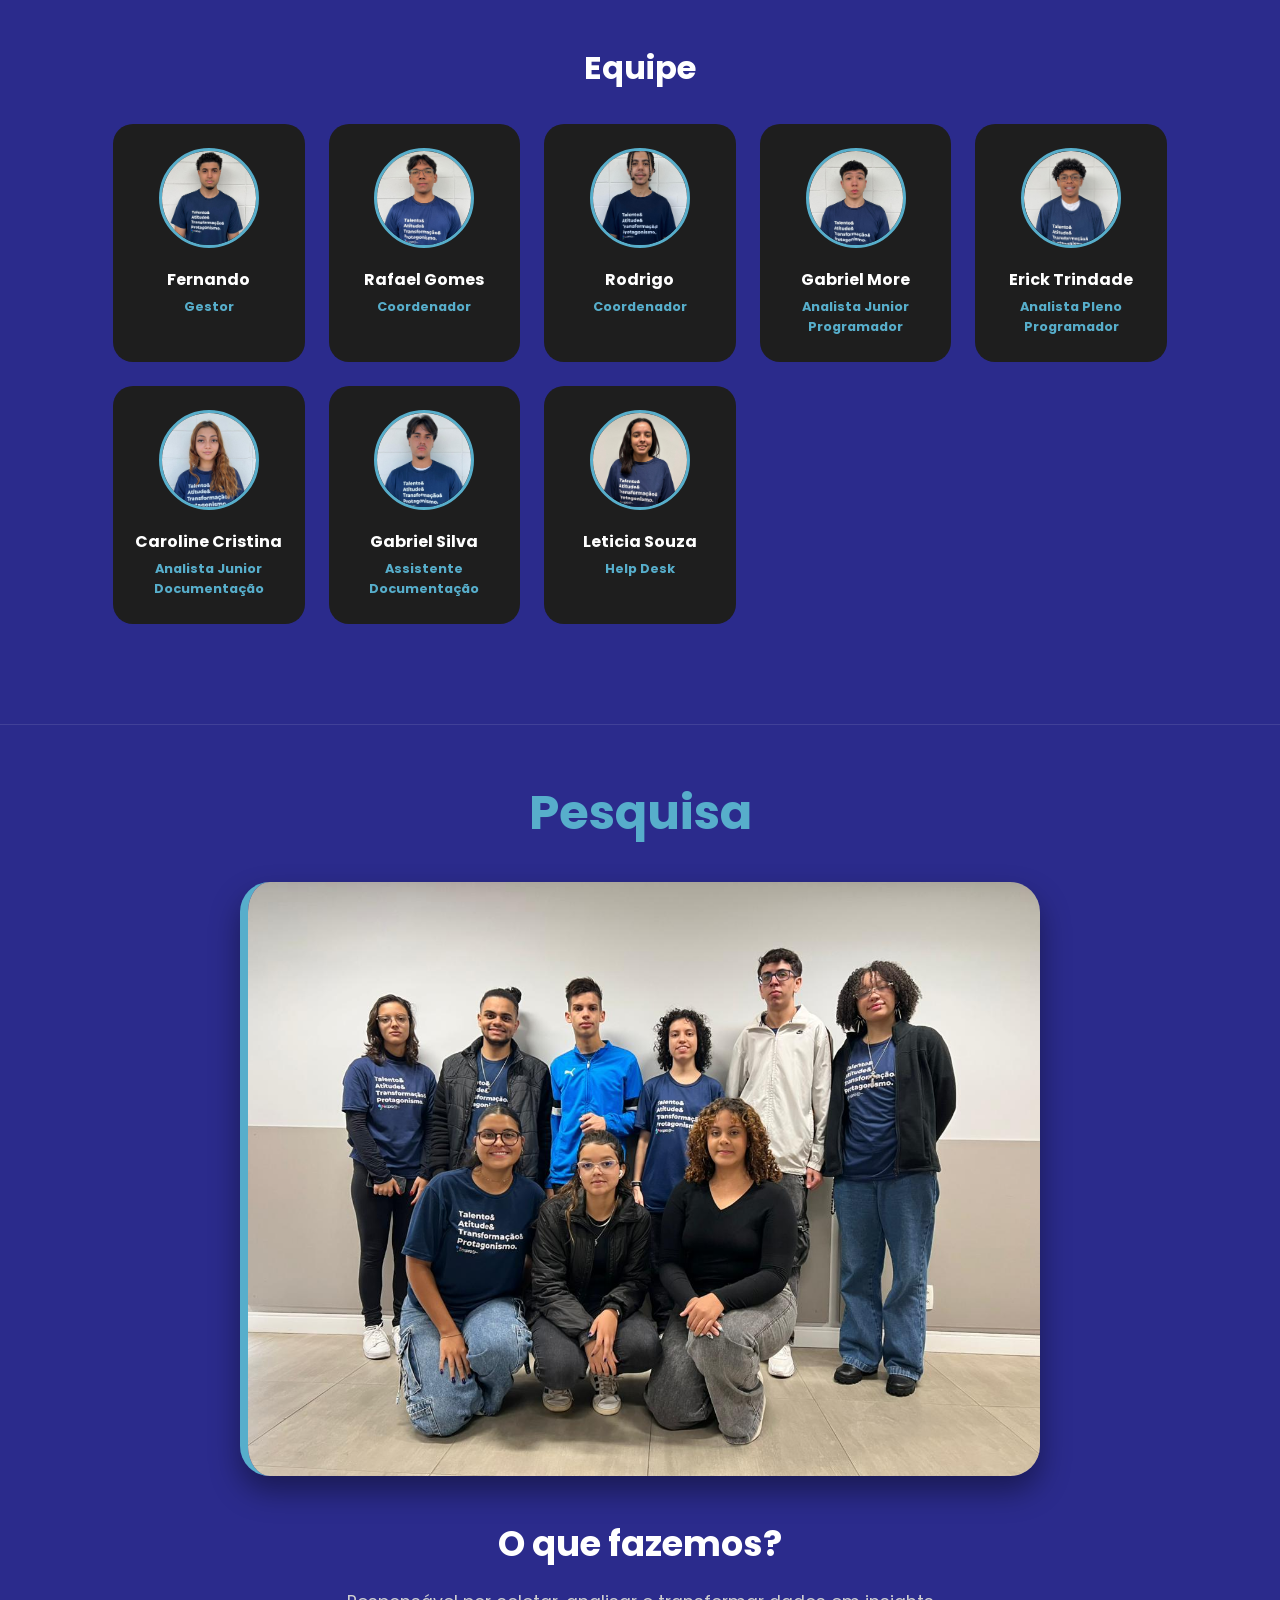
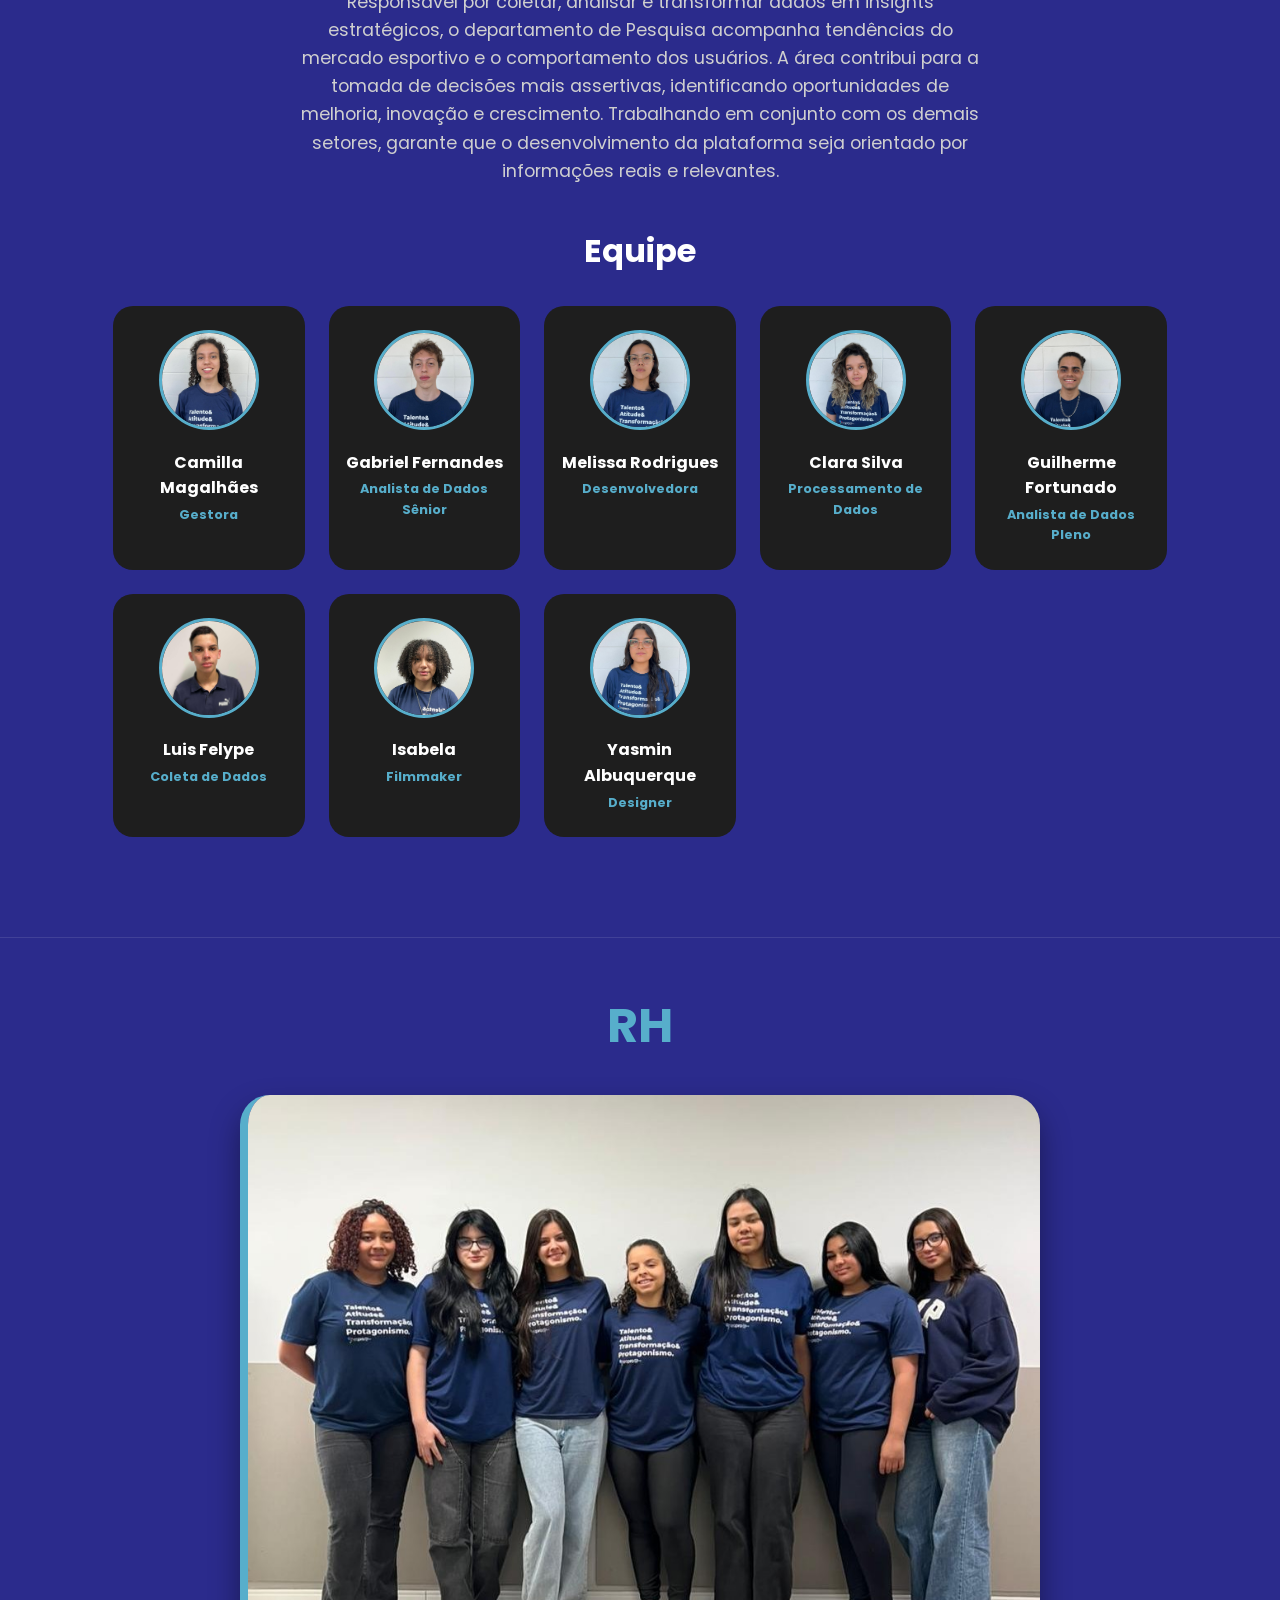
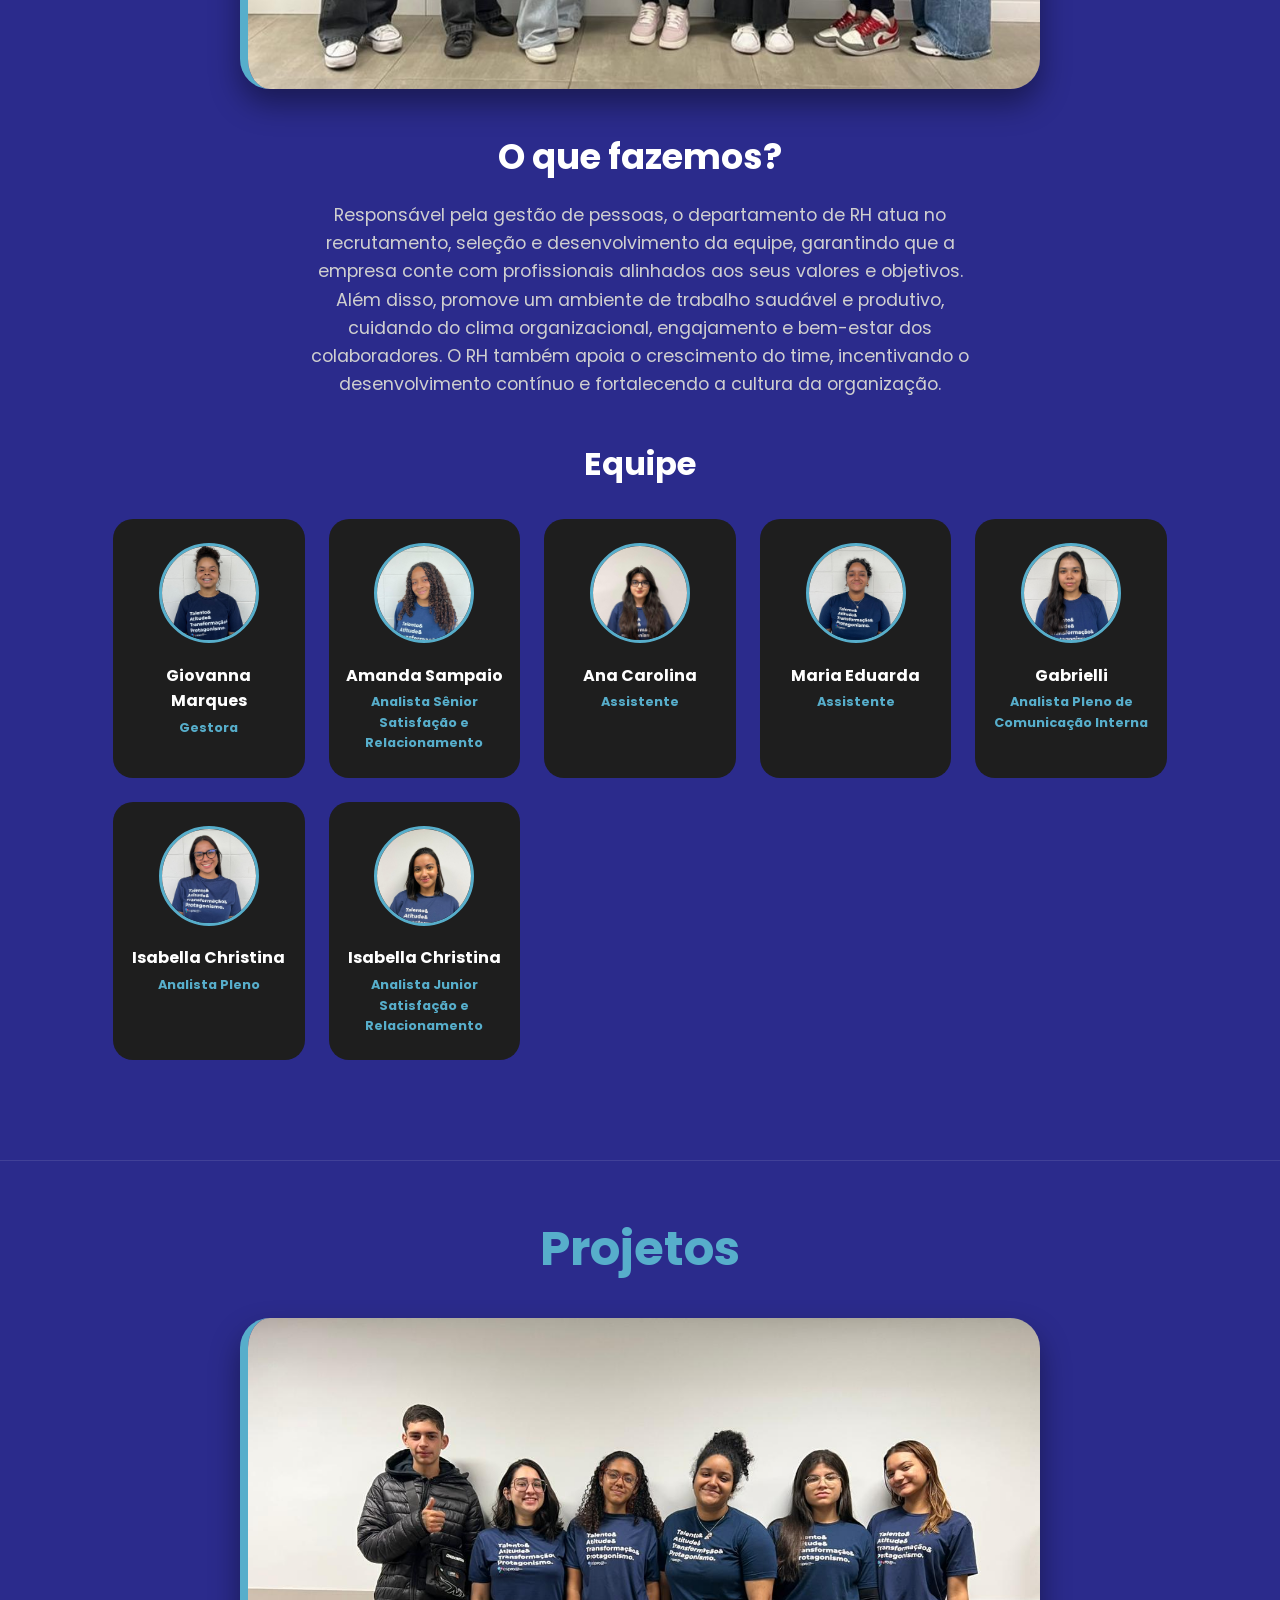
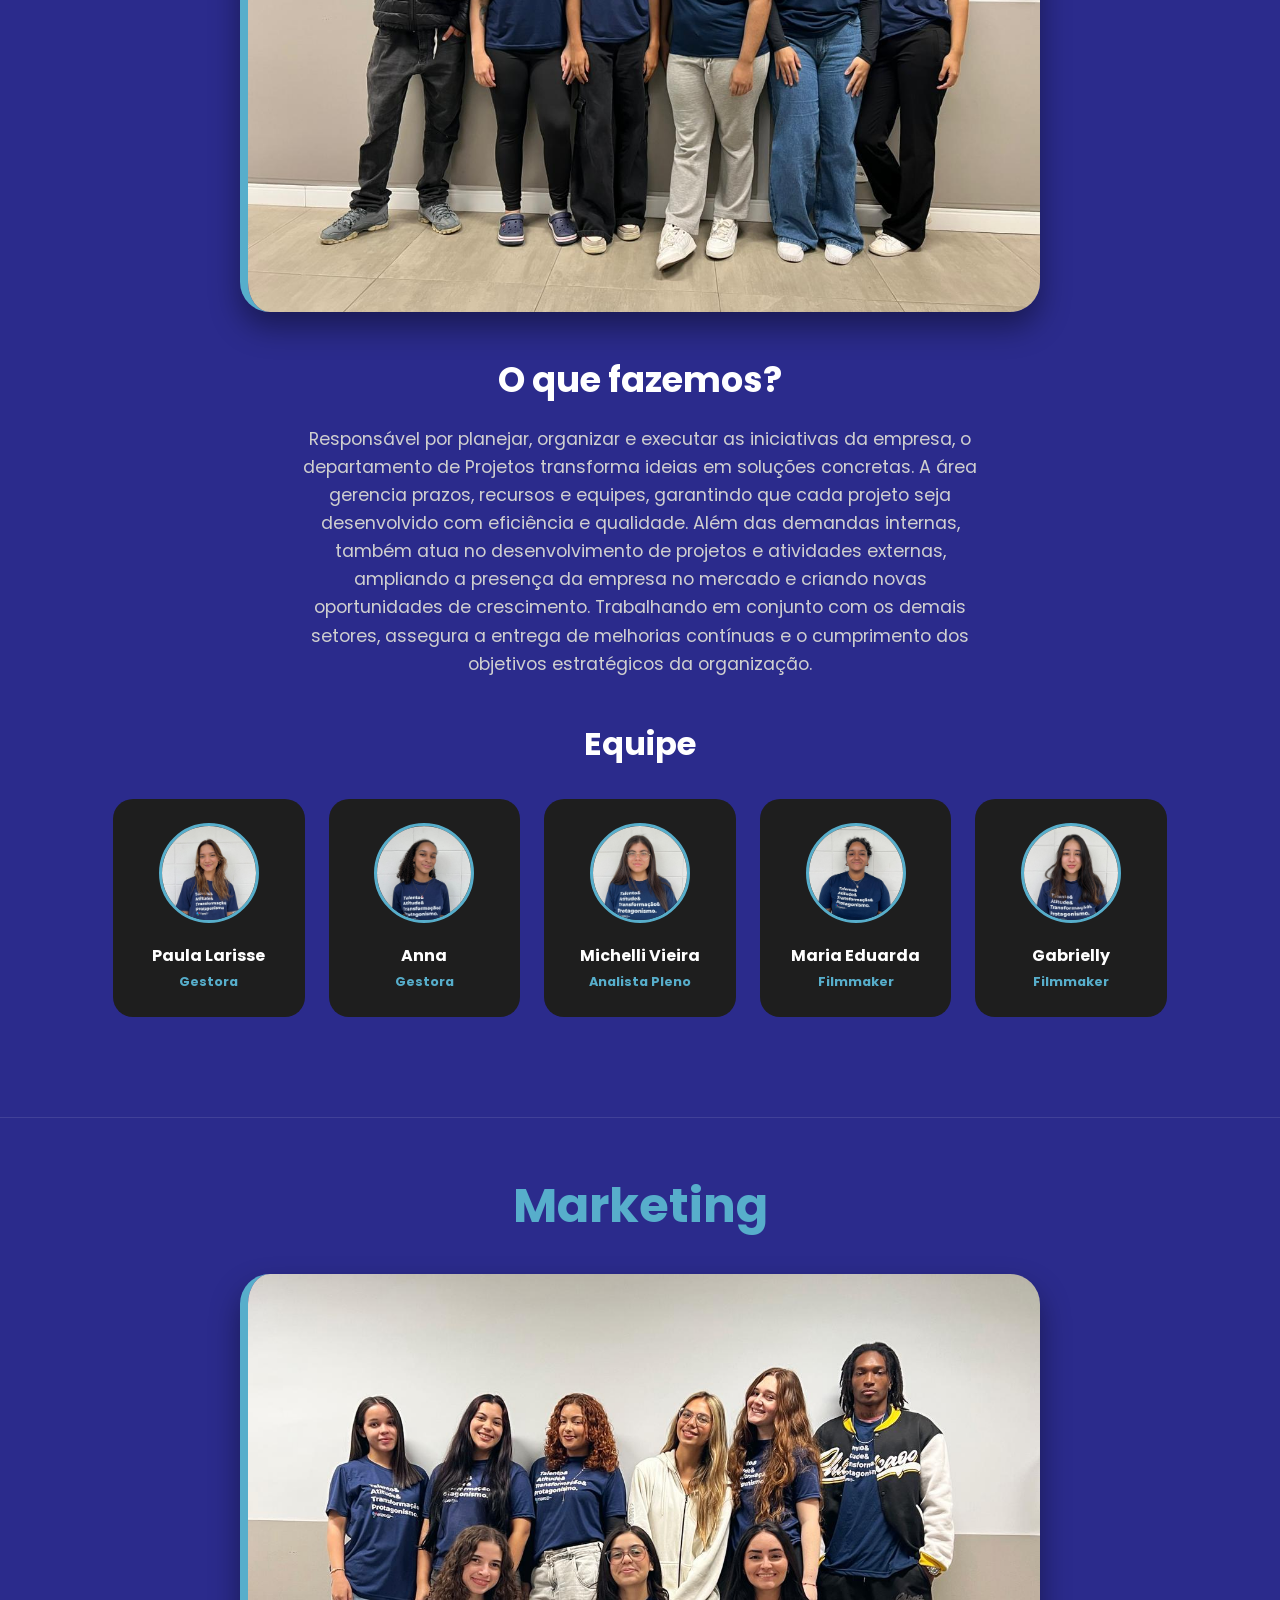
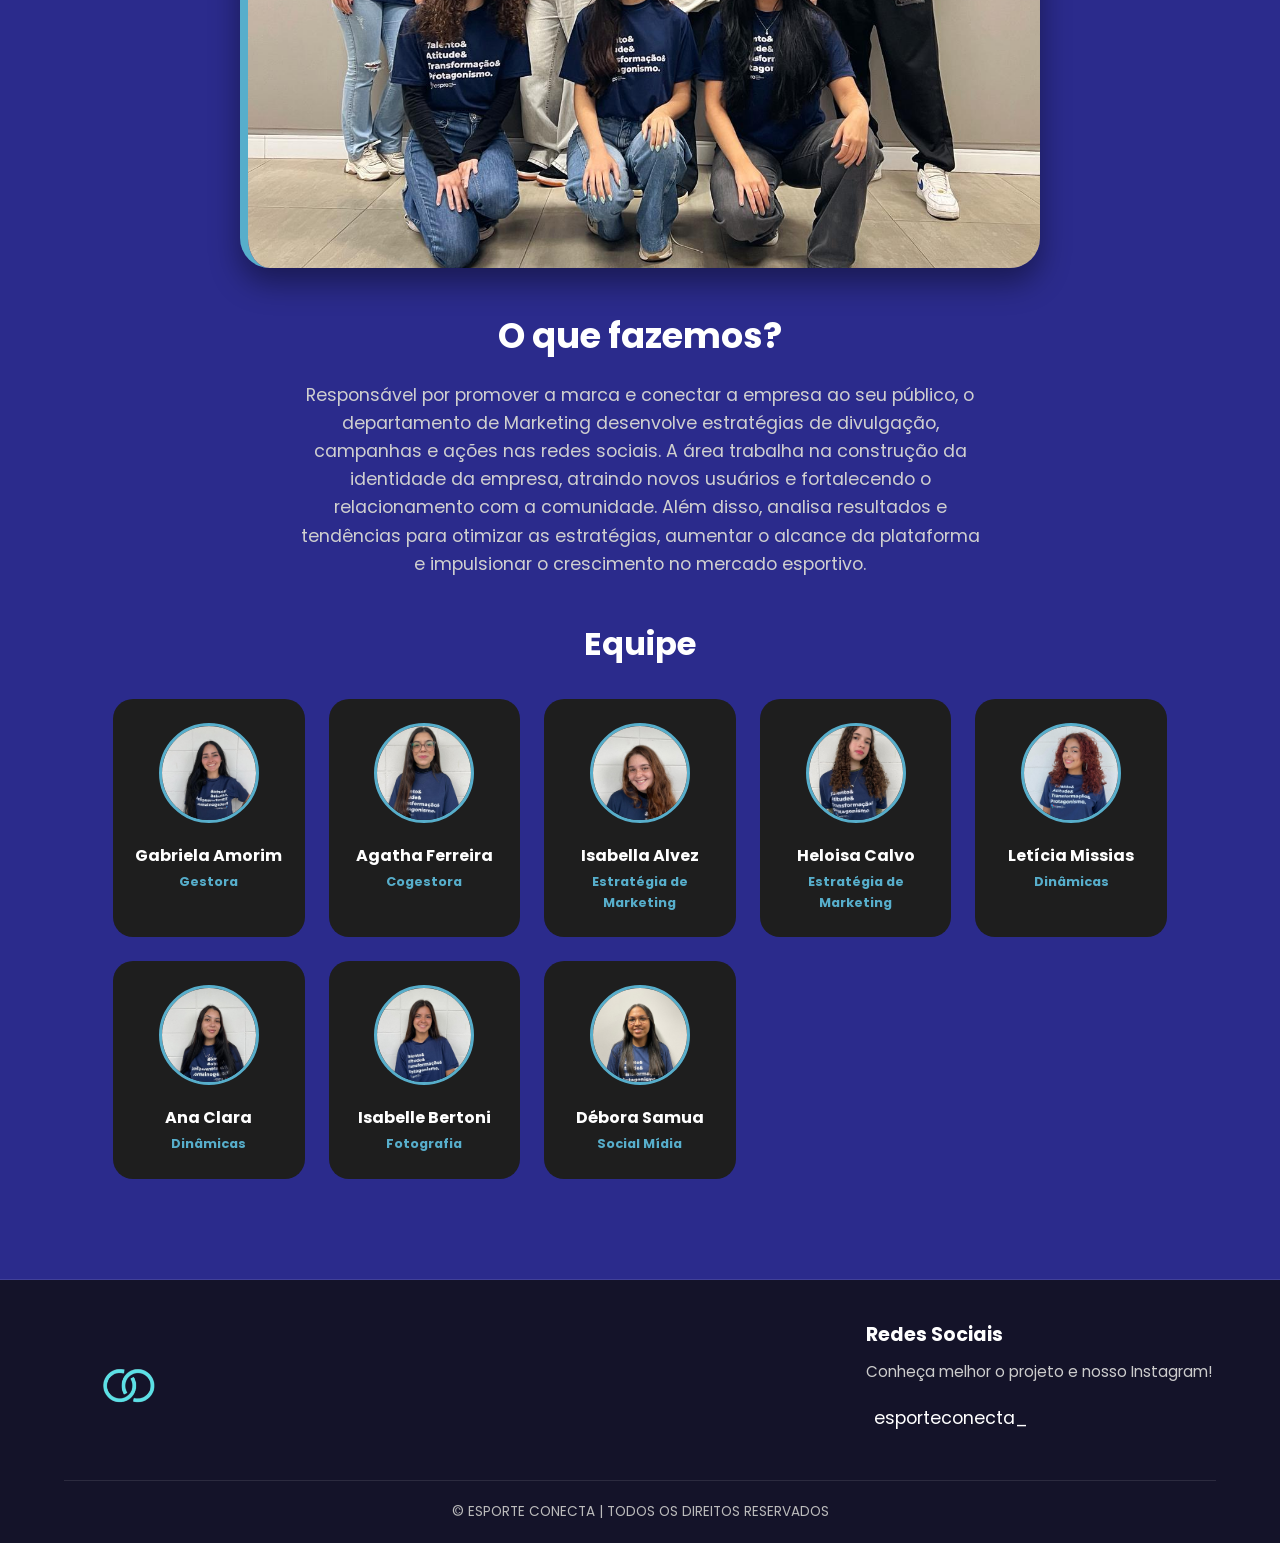
==== commit e6438350: "atualizações" ====
--- a/departamentos.html
+++ b/departamentos.html
@@ -13,9 +13,9 @@
 
   <header>
     <nav>
-      <a href="main.html" class="logo"><img src="./img/Logo-removebg-preview.png" alt="Logo"></a>
+      <a href="index.html" class="logo"><img src="./img/Logo-removebg-preview.png" alt="Logo"></a>
       <ul>
-        <li><a href="main.html">Início</a></li>
+        <li><a href="index.html">Início</a></li>
         <li><a href="departamentos.html" class="btn-departamento">Departamentos</a></li>
         <li><a href="sobre.html">Sobre</a></li>
       </ul>
@@ -60,14 +60,14 @@
     <section class="equipe">
       <h2>Equipe</h2>
       <div class="cards-equipe">
-        <div class="card"><img src="img/rafa.jpeg" alt="Rafael Gomes"><h3>Rafael Gomes</h3><span>Analista Sênior</span></div>
-        <div class="card"><img src="img/ericktrindade.png" alt="Erick Trindade"><h3>Erick Trindade</h3><span>Analista Pleno</span></div>
-        <div class="card"><img src="img/rodrigo.jpeg" alt="Rodrigo"><h3>Rodrigo</h3><span>Coordenador de TI</span></div>
-        <div class="card"><img src="img/gabriel more.jpeg" alt="Gabriel More"><h3>Gabriel More</h3><span>Analista Junior</span></div>
-        <div class="card"><img src="img/carolinecristina.jpeg" alt="Caroline Cristina"><h3>Caroline</h3><span>Analista de documentação</span></div>
-        <div class="card"><img src="img/gabrielsilva.jpeg" alt="Gabriel Silva"><h3>Gabriel Silva</h3><span>Assistente de documentação</span></div>
-        <div class="card"><img src="img/pedro.jpeg" alt="Pedro Ovidio"><h3>Pedro Ovidio</h3><span>Gestor de TI</span></div>
-        <div class="card"><img src="img/fernando.jpeg" alt="Fernando"><h3>Fernando</h3><span>Analista Sênior</span></div>
+        <div class="card"><img src="img/fernando.jpeg" alt="Fernando"><h3>Fernando</h3><span>Gestor</span></div>
+        <div class="card"><img src="img/rafa.jpeg" alt="Rafael"><h3>Rafael Gomes</h3><span>Coordenador</span></div>
+        <div class="card"><img src="img/rodrigo.jpeg" alt="Rodrigo"><h3>Rodrigo</h3><span>Coordenador</span></div>
+        <div class="card"><img src="img/gabriel more.jpeg" alt="Gabriel More"><h3>Gabriel More</h3><span>Analista Junior Programador</span></div>
+        <div class="card"><img src="img/ericktrindade.png" alt="Erick trindade"><h3>Erick Trindade</h3><span>Analista Pleno Programador</span></div>
+        <div class="card"><img src="img/carolinecristina.jpeg" alt="Caroline Cristina"><h3>Caroline Cristina</h3><span>Analista Junior Documentação</span></div>
+        <div class="card"><img src="img/gabrielsilva.jpeg" alt="Gabriel Silva"><h3>Gabriel Silva</h3><span>Assistente Documentação</span></div>
+        <div class="card"><img src="img/letíciasouza.jpeg" alt="Leticia Souza"><h3>Leticia Souza</h3><span>Help Desk</span></div>
       </div>
     </section>
   </div>
@@ -87,14 +87,14 @@
     <section class="equipe">
       <h2>Equipe</h2>
       <div class="cards-equipe">
-        <div class="card"><img src="./img/melissarodrigues.jpeg" alt="Melissa Rodrigues"><h3>Melissa Rodrigues</h3><span>Analista Sênior</span></div>
-        <div class="card"><img src="./img/guilhermefortunado.png" alt="Guilherme Fortunado"><h3>Guilherme Fortunado</h3><span>Analista Pleno</span></div>
-        <div class="card"><img src="./img/luis felipe.jpeg" alt="Luis Filype"><h3>Luis Filype</h3><span>Analista Júnior</span></div>
-        <div class="card"><img src="./img/camila.jpeg" alt="Camilla"><h3>Camilla</h3><span>Gestora</span></div>
-        <div class="card"><img src="./img/gustavo.jpeg" alt="Gustavo"><h3>Gustavo</h3><span>Filmmaker</span></div>
+        <div class="card"><img src="./img/camila.jpeg" alt="Camilla Magalhães"><h3>Camilla Magalhães</h3><span>Gestora</span></div>
+        <div class="card"><img src="./img/gabrielfernandes.jpeg" alt="Gabriel Fernandes"><h3>Gabriel Fernandes</h3><span>Analista de Dados Sênior</span></div>
+        <div class="card"><img src="./img/melissarodrigues.jpeg" alt="Melissa Rodrigues"><h3>Melissa Rodrigues</h3><span>Desenvolvedora</span></div>
+        <div class="card"><img src="./img/clarasilva.jpeg" alt="Clara Silva"><h3>Clara Silva</h3><span>Processamento de Dados</span></div>
+        <div class="card"><img src="./img/guilhermefortunado.png" alt="Guilherme Fortunado"><h3>Guilherme Fortunado</h3><span>Analista de Dados Pleno</span></div>
+        <div class="card"><img src="./img/luis felipe.jpeg" alt="Luis Felype"><h3>Luis Felype</h3><span>Coleta de Dados</span></div>
         <div class="card"><img src="./img/isa.jpeg" alt="Isabela"><h3>Isabela</h3><span>Filmmaker</span></div>
-        <div class="card"><img src="./img/yasmin.jpeg" alt="Yasmin"><h3>Yasmin</h3><span>Filmmaker</span></div>
-        <div class="card"><img src="./img/mariaclara.jpeg" alt="Maria Clara"><h3>Maria Clara</h3><span>Filmmaker</span></div>
+        <div class="card"><img src="./img/yasmin.jpeg" alt="Yasmin Albuquerque"><h3>Yasmin Albuquerque</h3><span>Designer</span></div>
       </div>
     </section>
   </div>
@@ -115,11 +115,12 @@
       <h2>Equipe</h2>
       <div class="cards-equipe">
         <div class="card"><img src="./img/giovanna.jpeg" alt="Giovanna Marques"><h3>Giovanna Marques</h3><span>Gestora</span></div>
-        <div class="card"><img src="./img/amanda.jpeg" alt="Amanda Sampaio"><h3>Amanda Sampaio</h3><span>Analista Sênior</span></div>
+        <div class="card"><img src="./img/amanda.jpeg" alt="Amanda Sampaio"><h3>Amanda Sampaio</h3><span>Analista Sênior Satisfação e Relacionamento</span></div>
         <div class="card"><img src="./img/ana.jpeg" alt="Ana Carolina"><h3>Ana Carolina</h3><span>Assistente</span></div>
         <div class="card"><img src="./img/mariaeduarda.jpeg" alt="Maria Eduarda"><h3>Maria Eduarda</h3><span>Assistente</span></div>
-        <div class="card"><img src="./img/gabrielli.jpeg" alt="Gabrielli"><h3>Gabrielli</h3><span>Estagiária</span></div>
+        <div class="card"><img src="./img/gabrielli.jpeg" alt="Gabrielli"><h3>Gabrielli</h3><span>Analista Pleno de Comunicação Interna</span></div>
         <div class="card"><img src="./img/isabellachistina.jpeg" alt="Isabella Christina"><h3>Isabella Christina</h3><span>Analista Pleno</span></div>
+        <div class="card"><img src="./img/annaandrade.jpeg" alt="Isabella Christina"><h3>Isabella Christina</h3><span>Analista Junior Satisfação e Relacionamento</span></div>
       </div>
     </section>
   </div>
@@ -143,7 +144,6 @@
         <div class="card"><img src="./img/anna.jpeg" alt="Anna"><h3>Anna</h3><span>Gestora</span></div>
         <div class="card"><img src="./img/micheli.jpeg" alt="Michelli Vieira"><h3>Michelli Vieira</h3><span>Analista Pleno</span></div>
         <div class="card"><img src="./img/mariaeduardaprojetos.jpeg" alt="Maria Eduarda"><h3>Maria Eduarda</h3><span>Filmmaker</span></div>
-        <div class="card"><img src="./img/caique.jpeg" alt="Caique"><h3>Caique</h3><span>Estagiário</span></div>
         <div class="card"><img src="./img/gaby.jpeg" alt="Gabrielly"><h3>Gabrielly</h3><span>Filmmaker</span></div>
       </div>
     </section>
@@ -165,15 +165,13 @@
       <h2>Equipe</h2>
       <div class="cards-equipe">
         <div class="card"><img src="./img/gabrielaamorim.jpeg" alt="Gabriela Amorim"><h3>Gabriela Amorim</h3><span>Gestora</span></div>
-        <div class="card"><img src="./img/isabella.jpeg" alt="Isabella Alves"><h3>Isabella Alves</h3><span>Estratégia de Marketing</span></div>
-        <div class="card"><img src="./img/leticia missias.jpeg" alt="Leticia Missias"><h3>Leticia Missias</h3><span>Dinâmicas</span></div>
+        <div class="card"><img src="./img/aghata.jpeg" alt="Agatha Ferreira"><h3>Agatha Ferreira</h3><span>Cogestora</span></div>
+        <div class="card"><img src="./img/isabella.jpeg" alt="Isabella Alvez"><h3>Isabella Alvez</h3><span>Estratégia de Marketing</span></div>
         <div class="card"><img src="./img/heloisa.jpeg" alt="Heloisa Calvo"><h3>Heloisa Calvo</h3><span>Estratégia de Marketing</span></div>
-        <div class="card"><img src="./img/aghata.jpeg" alt="Aghata Ferreira"><h3>Aghata Ferreira</h3><span>Analista Sênior</span></div>
-        <div class="card"><img src="./img/silas.jpeg" alt="Silas Justino"><h3>Silas Justino</h3><span>Social Media</span></div>
-        <div class="card"><img src="./img/anaclaramkt.png" alt="Ana Clara"><h3>Ana Clara</h3><span>Dinâmicas</span></div>
-        <div class="card"><img src="./img/luannysantos.png" alt="Luanny Santos"><h3>Luanny Santos</h3><span>Filmmaker</span></div>
+        <div class="card"><img src="./img/leticia missias.jpeg" alt="Letícia Missias"><h3>Letícia Missias</h3><span>Dinâmicas</span></div>
+        <div class="card"><img src="./img/anaclara.jpeg" alt="Ana Clara"><h3>Ana Clara</h3><span>Dinâmicas</span></div>
         <div class="card"><img src="./img/isabelle.jpeg" alt="Isabelle Bertoni"><h3>Isabelle Bertoni</h3><span>Fotografia</span></div>
-        <div class="card"><img src="./img/débora.jpeg" alt="Débora Samua"><h3>Débora Samua</h3><span>Fotografia</span></div>
+        <div class="card"><img src="./img/débora.jpeg" alt="Débora Samua"><h3>Débora Samua</h3><span>Social Mídia</span></div>
       </div>
     </section>
   </div>
--- a/css/departamentos.css
+++ b/css/departamentos.css
@@ -71,7 +71,7 @@
     overflow: hidden;
     box-shadow: 0 15px 30px rgba(0,0,0,0.4);
 }
-.departamento-imagem img { width: 100%; display: block; object-fit: cover; max-height: 400px; }
+.departamento-imagem img { width: 100%; display: block; object-fit: contain; max-height: none; }
 
 /* ========================= CONTEÚDO ========================= */
 .conteudo { max-width: 800px; margin: 40px auto; text-align: center; padding: 0 5%; }
@@ -136,7 +136,7 @@
   .bloco-departamento { padding: 32px 4%; }
   .departamento h1 { font-size: 1.8rem; margin-bottom: 20px; }
   .departamento-imagem { border-radius: 20px; border-left-width: 6px; }
-  .departamento-imagem img { max-height: 240px; }
+  .departamento-imagem img { max-height: none; }
 
   /* Cards mobile — 2 colunas */
   .cards-equipe { grid-template-columns: repeat(2, 1fr); gap: 14px; }
@@ -158,6 +158,6 @@
   .card img { width: 70px; height: 70px; }
   .card h3 { font-size: 0.8rem; }
   .card span { font-size: 0.68rem; }
-  .departamento-imagem img { max-height: 180px; }
+  .departamento-imagem img { max-height: none; }
   .conteudo p { font-size: 0.9rem; }
 }
